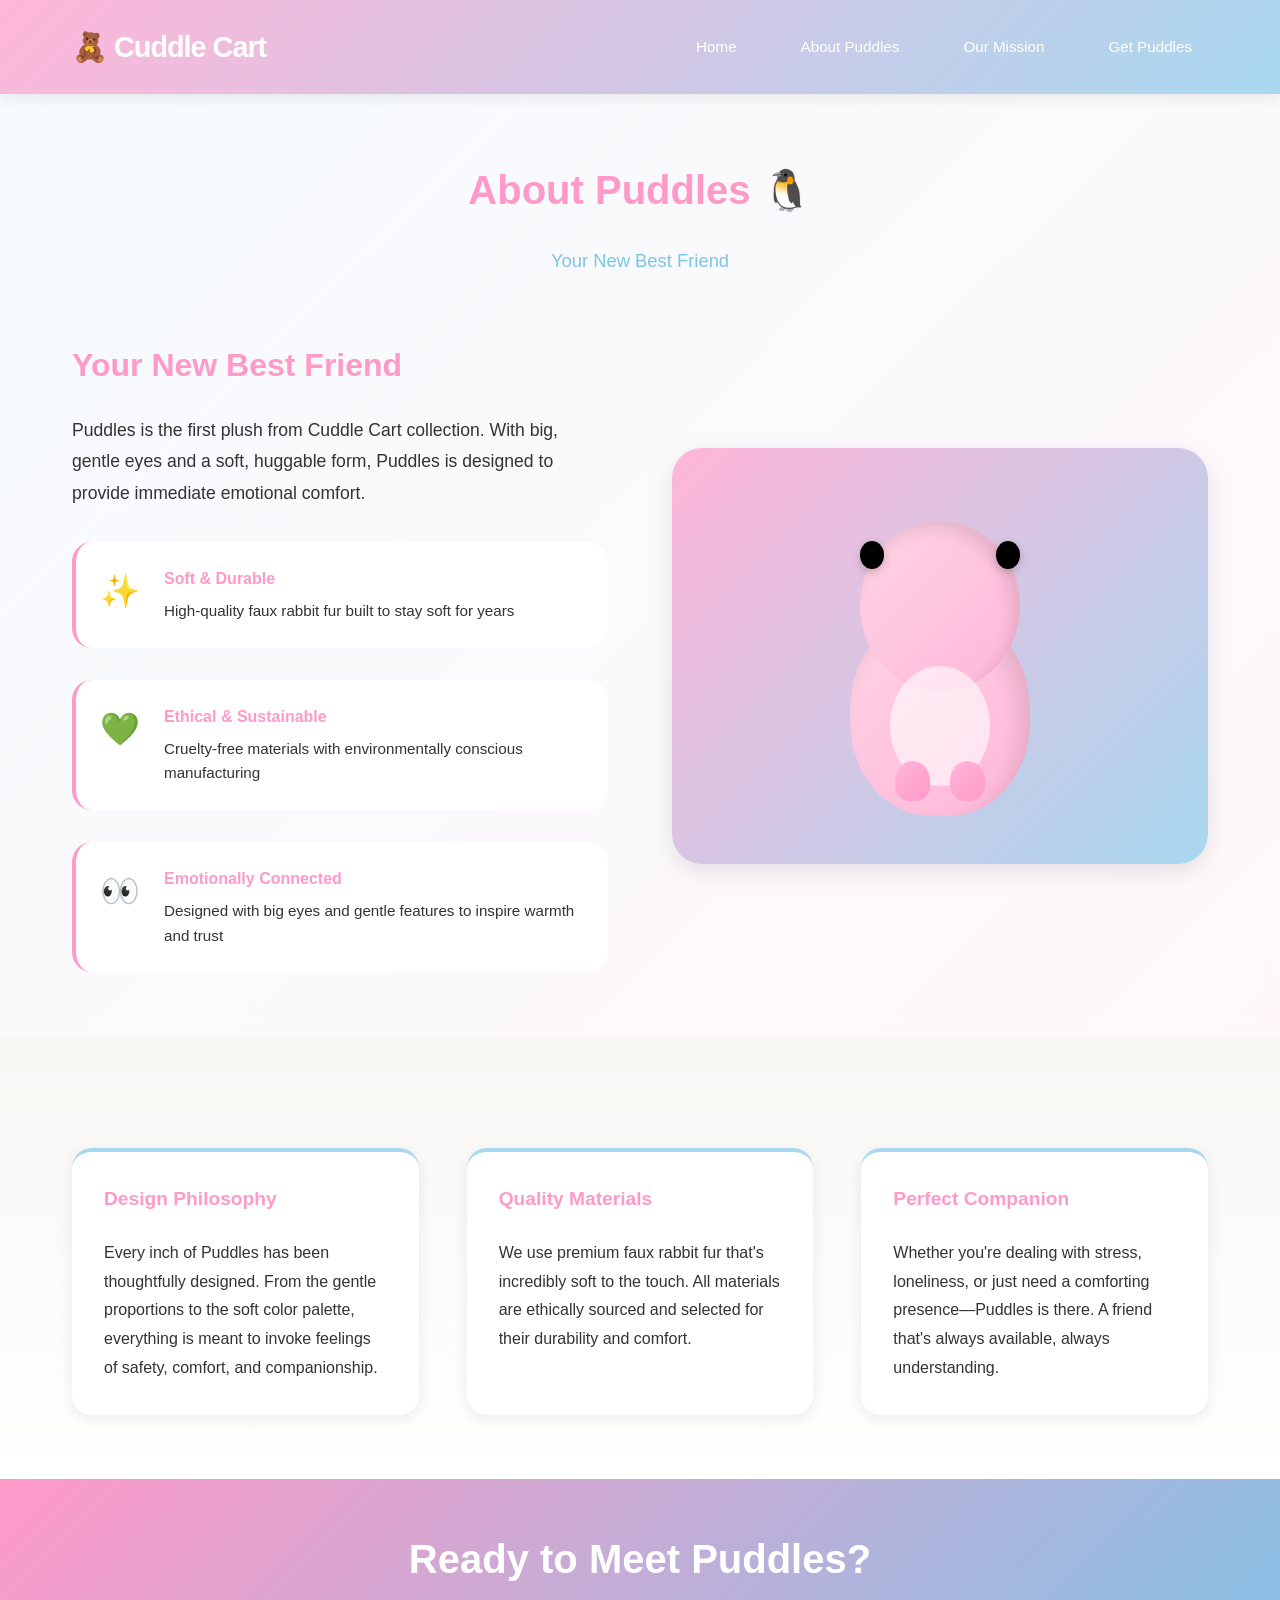
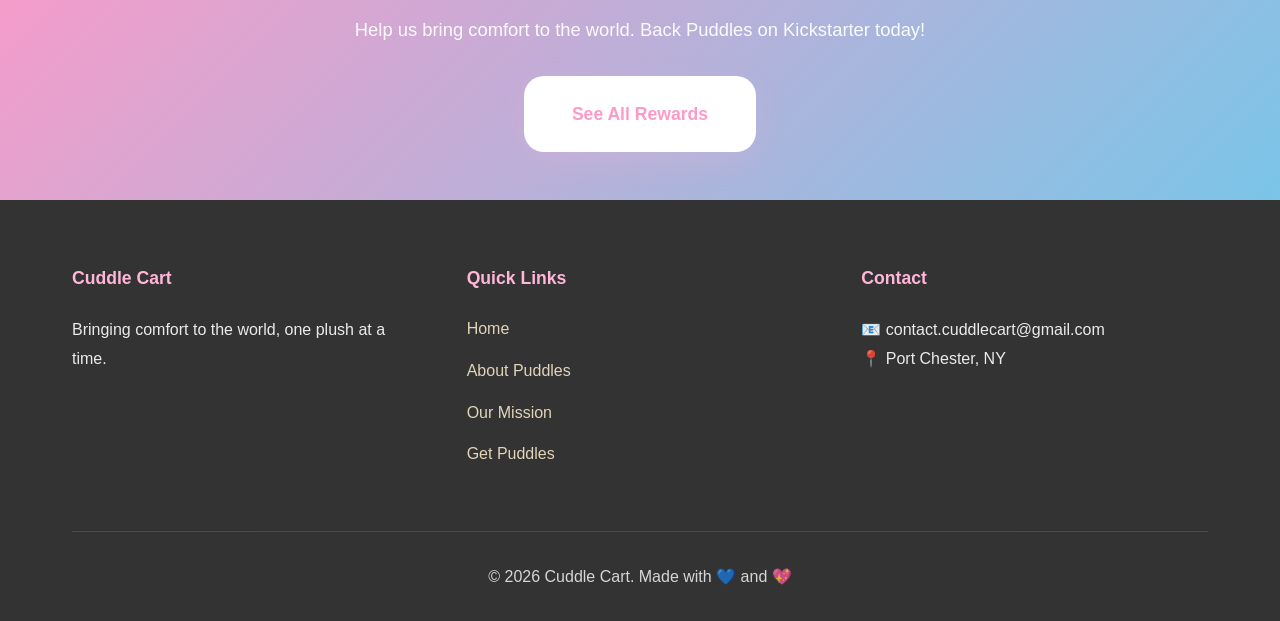
==== aboutpuddles.html @ e5c6050f "Create aboutpuddles.html" ====
<!DOCTYPE html>
<html lang="en">
<head>
    <meta charset="UTF-8">
    <meta name="viewport" content="width=device-width, initial-scale=1.0">
    <title>About Puddles - Cuddle Cart</title>
    <link rel="stylesheet" href="styles.css">
</head>
<body>
    <!-- Navigation -->
    <nav class="navbar">
        <div class="container">
            <div class="logo">
                <h1>🧸 Cuddle Cart</h1>
            </div>
            <ul class="nav-links">
                <li><a href="coverpage.html">Home</a></li>
                <li><a href="aboutpuddles.html">About Puddles</a></li>
                <li><a href="ourmission.html">Our Mission</a></li>
                <li><a href="getpuddles.html">Get Puddles</a></li>
            </ul>
        </div>
    </nav>

    <!-- About Puddles Section -->
    <section id="puddles" class="about-puddles">
        <div class="container">
            <div class="section-header">
                <h2>About Puddles 🐧</h2>
                <p>Your New Best Friend</p>
            </div>
            
            <div class="about-content">
                <div class="about-text">
                    <h3>Your New Best Friend</h3>
                    <p>Puddles is the first plush from Cuddle Cart collection. With big, gentle eyes and a soft, huggable form, Puddles is designed to provide immediate emotional comfort.</p>
                    
                    <div class="features">
                        <div class="feature-item">
                            <span class="feature-icon">✨</span>
                            <div>
                                <h4>Soft & Durable</h4>
                                <p>High-quality faux rabbit fur built to stay soft for years</p>
                            </div>
                        </div>
                        <div class="feature-item">
                            <span class="feature-icon">💚</span>
                            <div>
                                <h4>Ethical & Sustainable</h4>
                                <p>Cruelty-free materials with environmentally conscious manufacturing</p>
                            </div>
                        </div>
                        <div class="feature-item">
                            <span class="feature-icon">👀</span>
                            <div>
                                <h4>Emotionally Connected</h4>
                                <p>Designed with big eyes and gentle features to inspire warmth and trust</p>
                            </div>
                        </div>
                    </div>
                </div>
                
                <div class="about-visual">
                    <div class="puddles-showcase">
                        <div class="puddles-large">
                            <div class="puddles-body-large"></div>
                            <div class="puddles-head-large"></div>
                            <div class="puddles-eye-left-large"></div>
                            <div class="puddles-eye-right-large"></div>
                            <div class="puddles-belly-large"></div>
                            <div class="puddles-feet"></div>
                        </div>
                    </div>
                </div>
            </div>
        </div>
    </section>

    <!-- Details Section -->
    <section class="details-section">
        <div class="container">
            <div class="details-grid">
                <div class="detail-card">
                    <h3>Design Philosophy</h3>
                    <p>Every inch of Puddles has been thoughtfully designed. From the gentle proportions to the soft color palette, everything is meant to invoke feelings of safety, comfort, and companionship.</p>
                </div>
                <div class="detail-card">
                    <h3>Quality Materials</h3>
                    <p>We use premium faux rabbit fur that's incredibly soft to the touch. All materials are ethically sourced and selected for their durability and comfort.</p>
                </div>
                <div class="detail-card">
                    <h3>Perfect Companion</h3>
                    <p>Whether you're dealing with stress, loneliness, or just need a comforting presence—Puddles is there. A friend that's always available, always understanding.</p>
                </div>
            </div>
        </div>
    </section>

    <!-- Call to Action -->
    <section class="cta-section cta-minimal">
        <div class="container">
            <h2>Ready to Meet Puddles?</h2>
            <p>Help us bring comfort to the world. Back Puddles on Kickstarter today!</p>
            
            <div class="cta-buttons">
                <a href="getpuddles.html" class="btn btn-primary btn-lg">
                    See All Rewards
                </a>
            </div>
        </div>
    </section>

    <!-- Footer -->
    <footer class="footer">
        <div class="container">
            <div class="footer-content">
                <div class="footer-section">
                    <h4>Cuddle Cart</h4>
                    <p>Bringing comfort to the world, one plush at a time.</p>
                </div>
                <div class="footer-section">
                    <h4>Quick Links</h4>
                    <ul>
                        <li><a href="coverpage.html">Home</a></li>
                        <li><a href="aboutpuddles.html">About Puddles</a></li>
                        <li><a href="ourmission.html">Our Mission</a></li>
                        <li><a href="getpuddles.html">Get Puddles</a></li>
                    </ul>
                </div>
                <div class="footer-section">
                    <h4>Contact</h4>
                    <p>📧 contact.cuddlecart@gmail.com</p>
                    <p>📍 Port Chester, NY</p>
                </div>
            </div>
            
            <div class="footer-bottom">
                <p>&copy; 2026 Cuddle Cart. Made with 💙 and 💖</p>
            </div>
        </div>
    </footer>

    <script>
        function handleSignup(event) {
            event.preventDefault();
            const email = event.target.querySelector('input[type="email"]').value;
            alert(`Thanks for signing up! We'll send you the warmest updates at ${email} 💌`);
            event.target.reset();
        }
    </script>
</body>
</html>
---- styles.css ----
/* ===================================
   GLOBAL STYLES & VARIABLES
   =================================== */

:root {
    /* Brand Colors - Soft Pastels */
    --color-pink: #FFB6D9;
    --color-blue: #A8D8F0;
    --color-gold: #F5E6C8;
    --color-dark-pink: #FF99C8;
    --color-dark-blue: #7AC5E8;
    
    /* Neutrals */
    --color-white: #FFFFFF;
    --color-light-gray: #F9F7F4;
    --color-dark: #4A4A4A;
    --color-text: #333333;
    
    /* Fonts */
    --font-primary: 'Trebuchet MS', Lucida Grande, Lucida Sans Unicode, sans-serif;
    --font-display: 'Segoe UI', Tahoma, Geneva, Verdana, sans-serif;
    
    /* Spacing */
    --space-xs: 0.5rem;
    --space-sm: 1rem;
    --space-md: 1.5rem;
    --space-lg: 2rem;
    --space-xl: 3rem;
    --space-xxl: 4rem;
    
    /* Border Radius - Soft & Round */
    --radius-sm: 12px;
    --radius-md: 20px;
    --radius-lg: 30px;
    
    /* Shadow - Soft & Gentle */
    --shadow-soft: 0 4px 15px rgba(0, 0, 0, 0.08);
    --shadow-medium: 0 8px 25px rgba(0, 0, 0, 0.1);
    --shadow-warm: 0 10px 30px rgba(255, 182, 217, 0.2);
}

* {
    margin: 0;
    padding: 0;
    box-sizing: border-box;
}

html {
    scroll-behavior: smooth;
}

body {
    font-family: var(--font-primary);
    color: var(--color-text);
    background-color: var(--color-white);
    line-height: 1.6;
    overflow-x: hidden;
}

.container {
    max-width: 1200px;
    margin: 0 auto;
    padding: 0 var(--space-lg);
}

/* ===================================
   NAVIGATION
   =================================== */

.navbar {
    background: linear-gradient(135deg, var(--color-pink) 0%, var(--color-blue) 100%);
    padding: var(--space-md) 0;
    position: sticky;
    top: 0;
    z-index: 100;
    box-shadow: var(--shadow-soft);
}

.navbar .container {
    display: flex;
    justify-content: space-between;
    align-items: center;
}

.logo h1 {
    font-size: 1.8rem;
    color: var(--color-white);
    font-family: var(--font-display);
    font-weight: 700;
    letter-spacing: -1px;
}

.nav-links {
    display: flex;
    list-style: none;
    gap: var(--space-lg);
}

.nav-links a {
    color: var(--color-white);
    text-decoration: none;
    font-weight: 500;
    font-size: 0.95rem;
    transition: opacity 0.3s ease, transform 0.3s ease;
    padding: var(--space-xs) var(--space-sm);
}

.nav-links a:hover {
    opacity: 0.85;
    transform: translateY(-2px);
}

@media (max-width: 768px) {
    .nav-links {
        gap: var(--space-md);
    }
    
    .nav-links a {
        font-size: 0.85rem;
    }
}

/* ===================================
   HERO SECTION
   =================================== */

.hero {
    background: linear-gradient(135deg, rgba(255, 182, 217, 0.15) 0%, rgba(168, 216, 240, 0.15) 100%);
    padding: var(--space-xxl) 0;
    display: flex;
    align-items: center;
    justify-content: center;
    min-height: 600px;
}

.hero .container {
    display: grid;
    grid-template-columns: 1fr 1fr;
    gap: var(--space-xxl);
    align-items: center;
}

.hero-content {
    text-align: left;
}

.hero-title {
    font-size: 4rem;
    font-family: var(--font-display);
    color: var(--color-dark-pink);
    margin-bottom: var(--space-sm);
    font-weight: 800;
    letter-spacing: -2px;
}

.hero-subtitle {
    font-size: 1.5rem;
    color: var(--color-dark-blue);
    margin-bottom: var(--space-md);
    font-weight: 600;
}

.hero-description {
    font-size: 1.1rem;
    color: var(--color-text);
    margin-bottom: var(--space-lg);
    line-height: 1.8;
    max-width: 90%;
}

/* ===================================
   BUTTONS
   =================================== */

.btn {
    display: inline-block;
    padding: var(--space-md) var(--space-lg);
    border: none;
    border-radius: var(--radius-md);
    font-size: 1rem;
    font-weight: 600;
    cursor: pointer;
    text-decoration: none;
    transition: all 0.3s ease;
    font-family: var(--font-primary);
    text-align: center;
}

.btn-primary {
    background: linear-gradient(135deg, var(--color-dark-pink) 0%, var(--color-dark-blue) 100%);
    color: var(--color-white);
    box-shadow: var(--shadow-warm);
}

.btn-primary:hover {
    transform: translateY(-3px);
    box-shadow: 0 12px 35px rgba(255, 182, 217, 0.35);
}

.btn-secondary {
    background: var(--color-gold);
    color: var(--color-text);
    border: 2px solid var(--color-dark-pink);
}

.btn-secondary:hover {
    background: var(--color-dark-pink);
    color: var(--color-white);
    transform: translateY(-3px);
}

.btn-lg {
    padding: var(--space-md) var(--space-xl);
    font-size: 1.1rem;
}

/* ===================================
   PUDDLES ILLUSTRATION (CSS Art)
   =================================== */

.puddles-shape {
    position: relative;
    width: 200px;
    height: 250px;
}

/* Large Puddles for showcase */
.puddles-showcase {
    display: flex;
    justify-content: center;
    padding: var(--space-xl);
    background: linear-gradient(135deg, var(--color-pink) 0%, var(--color-blue) 100%);
    border-radius: var(--radius-lg);
    box-shadow: var(--shadow-medium);
}

.puddles-large {
    position: relative;
    width: 280px;
    height: 320px;
}

/* Main body */
.puddles-body,
.puddles-body-large {
    position: absolute;
    background: linear-gradient(135deg, #FFD4E5 0%, #FFB6D9 100%);
    border-radius: 50% 50% 45% 45%;
    box-shadow: inset -10px 10px 20px rgba(0, 0, 0, 0.1);
}

.puddles-body {
    width: 140px;
    height: 160px;
    bottom: 0;
    left: 30px;
}

.puddles-body-large {
    width: 180px;
    height: 210px;
    bottom: 0;
    left: 50px;
}

/* Head */
.puddles-head,
.puddles-head-large {
    position: absolute;
    background: linear-gradient(135deg, #FFD4E5 0%, #FFB6D9 100%);
    border-radius: 50%;
    box-shadow: inset -8px 8px 15px rgba(0, 0, 0, 0.1);
}

.puddles-head {
    width: 120px;
    height: 130px;
    top: 20px;
    left: 40px;
}

.puddles-head-large {
    width: 160px;
    height: 170px;
    top: 25px;
    left: 60px;
}

/* Eyes - Big & Gentle */
.puddles-eye-left,
.puddles-eye-right,
.puddles-eye-left-large,
.puddles-eye-right-large {
    position: absolute;
    background: #000;
    border-radius: 50%;
    box-shadow: 0 3px 8px rgba(0, 0, 0, 0.2);
}

.puddles-eye-left,
.puddles-eye-left-large {
    top: 45px;
    left: 60px;
}

.puddles-eye-right,
.puddles-eye-right-large {
    top: 45px;
    right: 60px;
}

.puddles-eye-left,
.puddles-eye-right {
    width: 16px;
    height: 18px;
}

.puddles-eye-left-large,
.puddles-eye-right-large {
    width: 24px;
    height: 28px;
}

/* Belly spot */
.puddles-belly,
.puddles-belly-large {
    position: absolute;
    background: rgba(255, 255, 255, 0.6);
    border-radius: 50%;
    bottom: 30px;
    left: 50%;
    transform: translateX(-50%);
}

.puddles-belly {
    width: 70px;
    height: 80px;
}

.puddles-belly-large {
    width: 100px;
    height: 120px;
}

/* Feet */
.puddles-feet {
    position: absolute;
    bottom: 15px;
    left: 50%;
    transform: translateX(-50%);
    display: flex;
    gap: 20px;
}

.puddles-feet::before,
.puddles-feet::after {
    content: '';
    width: 35px;
    height: 40px;
    background: linear-gradient(135deg, #FFB6D9 0%, #FF99C8 100%);
    border-radius: 50% 50% 40% 40%;
}

/* ===================================
   SECTION HEADERS
   =================================== */

.section-header {
    text-align: center;
    margin-bottom: var(--space-xxl);
}

.section-header h2 {
    font-size: 2.5rem;
    color: var(--color-dark-pink);
    margin-bottom: var(--space-md);
    font-family: var(--font-display);
    font-weight: 700;
}

.section-header p {
    font-size: 1.15rem;
    color: var(--color-dark-blue);
    max-width: 600px;
    margin: 0 auto;
}

/* ===================================
   PROBLEM & SOLUTION SECTION
   =================================== */

.problem-solution {
    padding: var(--space-xxl) 0;
    background: linear-gradient(180deg, var(--color-light-gray) 0%, var(--color-white) 100%);
}

.cards {
    display: grid;
    grid-template-columns: repeat(auto-fit, minmax(280px, 1fr));
    gap: var(--space-xl);
    margin-top: var(--space-xl);
}

.card {
    background: var(--color-white);
    padding: var(--space-lg);
    border-radius: var(--radius-md);
    box-shadow: var(--shadow-soft);
    transition: all 0.3s ease;
    border: 2px solid transparent;
    text-align: center;
}

.card:hover {
    transform: translateY(-8px);
    border-color: var(--color-pink);
    box-shadow: var(--shadow-warm);
}

.card-icon {
    font-size: 3rem;
    margin-bottom: var(--space-md);
}

.card h3 {
    font-size: 1.3rem;
    color: var(--color-dark-pink);
    margin-bottom: var(--space-sm);
    font-family: var(--font-display);
}

.card p {
    color: var(--color-text);
    line-height: 1.7;
}

/* ===================================
   ABOUT PUDDLES SECTION
   =================================== */

.about-puddles {
    padding: var(--space-xxl) 0;
    background: linear-gradient(135deg, rgba(168, 216, 240, 0.1) 0%, rgba(255, 182, 217, 0.1) 100%);
}

.about-content {
    display: grid;
    grid-template-columns: 1fr 1fr;
    gap: var(--space-xxl);
    align-items: center;
}

.about-text h3 {
    font-size: 2rem;
    color: var(--color-dark-pink);
    margin-bottom: var(--space-md);
    font-family: var(--font-display);
}

.about-text > p {
    font-size: 1.1rem;
    color: var(--color-text);
    margin-bottom: var(--space-lg);
    line-height: 1.8;
}

.features {
    display: flex;
    flex-direction: column;
    gap: var(--space-lg);
    margin-top: var(--space-lg);
}

.feature-item {
    display: flex;
    gap: var(--space-md);
    padding: var(--space-md);
    background: var(--color-white);
    border-radius: var(--radius-md);
    border-left: 4px solid var(--color-dark-pink);
    transition: all 0.3s ease;
}

.feature-item:hover {
    box-shadow: var(--shadow-soft);
    transform: translateX(5px);
}

.feature-icon {
    font-size: 2rem;
    flex-shrink: 0;
}

.feature-item h4 {
    color: var(--color-dark-pink);
    margin-bottom: var(--space-xs);
    font-family: var(--font-display);
}

.feature-item p {
    color: var(--color-text);
    font-size: 0.95rem;
}

/* ===================================
   OUR STORY SECTION
   =================================== */

.our-story {
    padding: var(--space-xxl) 0;
    background: linear-gradient(180deg, var(--color-light-gray) 0%, var(--color-white) 100%);
}

.story-content {
    display: grid;
    grid-template-columns: repeat(auto-fit, minmax(300px, 1fr));
    gap: var(--space-xl);
    margin-top: var(--space-xl);
}

.story-block {
    background: var(--color-white);
    padding: var(--space-lg);
    border-radius: var(--radius-md);
    box-shadow: var(--shadow-soft);
    border-top: 4px solid var(--color-blue);
    transition: all 0.3s ease;
}

.story-block:hover {
    box-shadow: var(--shadow-medium);
    transform: translateY(-5px);
}

.story-block h3 {
    color: var(--color-dark-pink);
    margin-bottom: var(--space-md);
    font-size: 1.3rem;
    font-family: var(--font-display);
}

.story-block p {
    color: var(--color-text);
    line-height: 1.8;
    margin-bottom: var(--space-sm);
}

.story-block.highlight {
    background: linear-gradient(135deg, var(--color-pink) 0%, var(--color-blue) 100%);
    color: var(--color-white);
    border-top: none;
}

.story-block.highlight h3 {
    color: var(--color-white);
}

.story-block.highlight p {
    color: var(--color-white);
}

/* ===================================
   CALL TO ACTION SECTION
   =================================== */

.cta-section {
    background: linear-gradient(135deg, var(--color-dark-pink) 0%, var(--color-dark-blue) 100%);
    color: var(--color-white);
    padding: var(--space-xxl) 0;
    text-align: center;
}

.cta-section h2 {
    font-size: 2.5rem;
    margin-bottom: var(--space-md);
}

.cta-section p {
    font-size: 1.15rem;
    margin-bottom: var(--space-lg);
    opacity: 0.95;
}

.cta-buttons {
    display: flex;
    gap: var(--space-lg);
    justify-content: center;
    flex-wrap: wrap;
}

.cta-buttons .btn-primary {
    background: var(--color-white);
    color: var(--color-dark-pink);
    font-weight: 700;
}

.cta-buttons .btn-primary:hover {
    background: var(--color-gold);
    color: var(--color-text);
}

.cta-buttons .btn-secondary {
    background: transparent;
    color: var(--color-white);
    border-color: var(--color-white);
}

.cta-buttons .btn-secondary:hover {
    background: var(--color-white);
    color: var(--color-dark-pink);
}

/* ===================================
   NEWSLETTER SECTION
   =================================== */

.newsletter {
    background: linear-gradient(180deg, var(--color-gold) 0%, var(--color-light-gray) 100%);
    padding: var(--space-xxl) 0;
}

.newsletter h2 {
    color: var(--color-dark-pink);
    text-align: center;
    font-size: 2rem;
    margin-bottom: var(--space-md);
    font-family: var(--font-display);
}

.newsletter > .container > p {
    text-align: center;
    color: var(--color-text);
    margin-bottom: var(--space-lg);
}

.newsletter-form {
    display: flex;
    gap: var(--space-sm);
    max-width: 500px;
    margin: 0 auto var(--space-md);
    flex-wrap: wrap;
    justify-content: center;
}

.newsletter-form input {
    flex: 1;
    min-width: 250px;
    padding: var(--space-md);
    border: 2px solid var(--color-dark-pink);
    border-radius: var(--radius-md);
    font-family: var(--font-primary);
    font-size: 1rem;
}

.newsletter-form input:focus {
    outline: none;
    border-color: var(--color-dark-blue);
    box-shadow: 0 0 0 3px rgba(168, 216, 240, 0.2);
}

.newsletter-form button {
    flex: 0 1 auto;
    min-width: 150px;
}

.form-note {
    text-align: center;
    color: var(--color-dark-blue);
    font-size: 0.95rem;
}

/* ===================================
   SOCIAL SECTION
   =================================== */

.social-section {
    padding: var(--space-xxl) 0;
    background: linear-gradient(135deg, rgba(255, 182, 217, 0.1) 0%, rgba(168, 216, 240, 0.1) 100%);
    text-align: center;
}

.social-section h2 {
    color: var(--color-dark-pink);
    font-size: 2rem;
    margin-bottom: var(--space-md);
    font-family: var(--font-display);
}

.social-section > .container > p {
    color: var(--color-text);
    margin-bottom: var(--space-lg);
}

.social-links {
    display: flex;
    gap: var(--space-lg);
    justify-content: center;
    flex-wrap: wrap;
    margin-bottom: var(--space-lg);
}

.social-btn {
    display: inline-flex;
    align-items: center;
    gap: var(--space-sm);
    padding: var(--space-md) var(--space-lg);
    border-radius: var(--radius-md);
    text-decoration: none;
    font-weight: 600;
    transition: all 0.3s ease;
    color: var(--color-white);
    font-size: 1rem;
}

.social-btn.instagram {
    background: linear-gradient(135deg, #FF6B9D 0%, #FF99C8 100%);
}

.social-btn.tiktok {
    background: linear-gradient(135deg, #000000 0%, #333333 100%);
}

.social-btn.facebook {
    background: linear-gradient(135deg, #1877F2 0%, #4A8BD6 100%);
}

.social-btn:hover {
    transform: translateY(-3px);
    box-shadow: var(--shadow-medium);
}

.social-note {
    color: var(--color-dark-blue);
    font-size: 0.95rem;
}

/* ===================================
   FOOTER
   =================================== */

footer {
    background: var(--color-text);
    color: var(--color-white);
    padding: var(--space-xxl) 0 var(--space-lg);
}

.footer-content {
    display: grid;
    grid-template-columns: repeat(auto-fit, minmax(250px, 1fr));
    gap: var(--space-xl);
    margin-bottom: var(--space-xl);
}

.footer-section h4 {
    color: var(--color-pink);
    margin-bottom: var(--space-md);
    font-size: 1.1rem;
}

.footer-section p {
    line-height: 1.8;
    opacity: 0.9;
}

.footer-section ul {
    list-style: none;
}

.footer-section ul li {
    margin-bottom: var(--space-sm);
}

.footer-section ul a {
    color: var(--color-gold);
    text-decoration: none;
    transition: color 0.3s ease;
    opacity: 0.9;
}

.footer-section ul a:hover {
    color: var(--color-pink);
    opacity: 1;
}

.footer-bottom {
    border-top: 1px solid rgba(255, 182, 217, 0.2);
    padding-top: var(--space-lg);
    text-align: center;
    opacity: 0.8;
}

/* ===================================
   RESPONSIVE DESIGN
   =================================== */

@media (max-width: 968px) {
    .hero .container {
        grid-template-columns: 1fr;
        gap: var(--space-lg);
    }
    
    .hero-title {
        font-size: 3rem;
    }
    
    .hero-subtitle {
        font-size: 1.2rem;
    }
    
    .about-content {
        grid-template-columns: 1fr;
    }
    
    .section-header h2 {
        font-size: 2rem;
    }
}

@media (max-width: 768px) {
    :root {
        --space-xxl: 2.5rem;
        --space-xl: 2rem;
    }
    
    .hero {
        min-height: 400px;
        padding: var(--space-lg) 0;
    }
    
    .hero-title {
        font-size: 2.5rem;
    }
    
    .hero-subtitle {
        font-size: 1rem;
    }
    
    .nav-links {
        flex-wrap: wrap;
        gap: var(--space-sm);
    }
    
    .cta-buttons {
        flex-direction: column;
    }
    
    .cta-buttons .btn {
        width: 100%;
    }
    
    .section-header h2 {
        font-size: 1.8rem;
    }
    
    .about-text h3 {
        font-size: 1.5rem;
    }
    
    .story-content {
        grid-template-columns: 1fr;
    }
}

@media (max-width: 480px) {
    :root {
        --space-lg: 1.5rem;
        --space-md: 1rem;
    }
    
    .hero-title {
        font-size: 2rem;
    }
    
    .hero-description {
        font-size: 0.95rem;
        max-width: 100%;
    }
    
    .nav-links {
        flex-direction: column;
        gap: var(--space-sm);
    }
    
    .nav-links a {
        padding: var(--space-xs);
    }
    
    .newsletter-form {
        flex-direction: column;
    }
    
    .newsletter-form input,
    .newsletter-form button {
        width: 100%;
    }
    
    .social-links {
        flex-direction: column;
    }
    
    .social-btn {
        width: 100%;
        justify-content: center;
    }
}

/* ===================================
   FEATURED PAGES SECTION
   =================================== */

.featured-pages {
    padding: var(--space-xxl) 0;
    background: linear-gradient(135deg, var(--color-gold) 0%, var(--color-light-gray) 100%);
}

.featured-pages h2 {
    text-align: center;
    font-size: 2.5rem;
    color: var(--color-dark-pink);
    margin-bottom: var(--space-xxl);
    font-family: var(--font-display);
}

.page-links {
    display: grid;
    grid-template-columns: repeat(auto-fit, minmax(280px, 1fr));
    gap: var(--space-xl);
}

.page-link-card {
    background: var(--color-white);
    padding: var(--space-lg);
    border-radius: var(--radius-md);
    text-decoration: none;
    color: inherit;
    box-shadow: var(--shadow-soft);
    border-left: 5px solid var(--color-pink);
    transition: all 0.3s ease;
    display: flex;
    flex-direction: column;
    justify-content: space-between;
    min-height: 180px;
}

.page-link-card:hover {
    transform: translateY(-10px);
    box-shadow: var(--shadow-warm);
    border-left-color: var(--color-dark-pink);
}

.page-link-card h3 {
    color: var(--color-dark-pink);
    font-size: 1.3rem;
    margin-bottom: var(--space-sm);
    font-family: var(--font-display);
}

.page-link-card p {
    color: var(--color-text);
    font-size: 0.95rem;
    line-height: 1.6;
    margin-bottom: var(--space-md);
}

.page-link-card .arrow {
    color: var(--color-dark-blue);
    font-size: 1.5rem;
    font-weight: bold;
    transition: transform 0.3s ease;
}

.page-link-card:hover .arrow {
    transform: translateX(5px);
}

/* ===================================
   VALUES SECTION
   =================================== */

.values-section {
    padding: var(--space-xxl) 0;
}

.values-grid {
    display: grid;
    grid-template-columns: repeat(auto-fit, minmax(250px, 1fr));
    gap: var(--space-xl);
    margin-top: var(--space-xl);
}

.value-card {
    background: linear-gradient(135deg, var(--color-pink) 0%, var(--color-blue) 100%);
    padding: var(--space-lg);
    border-radius: var(--radius-md);
    color: var(--color-white);
    text-align: center;
    transition: all 0.3s ease;
    box-shadow: var(--shadow-soft);
}

.value-card:hover {
    transform: translateY(-8px);
    box-shadow: var(--shadow-medium);
}

.value-icon {
    font-size: 3rem;
    margin-bottom: var(--space-md);
    display: block;
}

.value-card h3 {
    color: var(--color-white);
    margin-bottom: var(--space-sm);
    font-family: var(--font-display);
}

.value-card p {
    color: rgba(255, 255, 255, 0.95);
    line-height: 1.7;
    font-size: 0.95rem;
}

/* ===================================
   DETAILS SECTION
   =================================== */

.details-section {
    padding: var(--space-xxl) 0;
    background: linear-gradient(180deg, var(--color-light-gray) 0%, var(--color-white) 100%);
}

.details-grid {
    display: grid;
    grid-template-columns: repeat(auto-fit, minmax(280px, 1fr));
    gap: var(--space-xl);
    margin-top: var(--space-xl);
}

.detail-card {
    background: var(--color-white);
    padding: var(--space-lg);
    border-radius: var(--radius-md);
    box-shadow: var(--shadow-soft);
    border-top: 4px solid var(--color-blue);
    transition: all 0.3s ease;
}

.detail-card:hover {
    box-shadow: var(--shadow-medium);
    transform: translateY(-5px);
}

.detail-card h3 {
    color: var(--color-dark-pink);
    margin-bottom: var(--space-md);
    font-size: 1.2rem;
    font-family: var(--font-display);
}

.detail-card p {
    color: var(--color-text);
    line-height: 1.8;
}

/* ===================================
   SUPPORT SECTION
   =================================== */

.support-section {
    padding: var(--space-xxl) 0;
    background: linear-gradient(135deg, rgba(168, 216, 240, 0.1) 0%, rgba(255, 182, 217, 0.1) 100%);
}

/* ===================================
   TIMELINE SECTION
   =================================== */

.timeline-section {
    padding: var(--space-xxl) 0;
    background: linear-gradient(180deg, var(--color-light-gray) 0%, var(--color-white) 100%);
}

.timeline {
    display: grid;
    gap: var(--space-xl);
    margin-top: var(--space-xl);
    position: relative;
}

.timeline::before {
    content: '';
    position: absolute;
    left: 50%;
    top: 0;
    bottom: 0;
    width: 3px;
    background: linear-gradient(180deg, var(--color-pink) 0%, var(--color-blue) 100%);
    transform: translateX(-50%);
}

@media (max-width: 768px) {
    .timeline::before {
        left: 30px;
    }
}

.timeline-item {
    display: grid;
    grid-template-columns: 1fr 1fr;
    gap: var(--space-lg);
    position: relative;
}

.timeline-item:nth-child(odd) .timeline-content {
    grid-column: 1 / 2;
    text-align: right;
}

.timeline-item:nth-child(even) .timeline-content {
    grid-column: 2 / 3;
    text-align: left;
}

.timeline-marker {
    position: absolute;
    left: 50%;
    top: 0;
    transform: translateX(-50%);
    width: 50px;
    height: 50px;
    background: var(--color-white);
    border: 4px solid var(--color-dark-pink);
    border-radius: 50%;
    display: flex;
    align-items: center;
    justify-content: center;
    font-size: 1.5rem;
    z-index: 10;
}

.timeline-content {
    background: var(--color-white);
    padding: var(--space-lg);
    border-radius: var(--radius-md);
    box-shadow: var(--shadow-soft);
    transition: all 0.3s ease;
}

.timeline-content:hover {
    box-shadow: var(--shadow-medium);
    transform: translateY(-5px);
}

.timeline-content h3 {
    color: var(--color-dark-pink);
    margin-bottom: var(--space-sm);
    font-family: var(--font-display);
}

.timeline-content p {
    color: var(--color-text);
    margin-bottom: var(--space-xs);
}

.timeline-content p strong {
    color: var(--color-dark-blue);
}

@media (max-width: 968px) {
    .timeline::before {
        left: 30px;
    }
    
    .timeline-item {
        grid-template-columns: 1fr;
    }
    
    .timeline-item:nth-child(odd) .timeline-content,
    .timeline-item:nth-child(even) .timeline-content {
        grid-column: 1 / 2;
        text-align: left;
        margin-left: 80px;
    }
    
    .timeline-marker {
        left: 30px;
    }
}

/* ===================================
   CTA MINIMAL (for separate pages)
   =================================== */

.cta-minimal {
    padding: var(--space-xl) 0;
}



@keyframes float {
    0%, 100% {
        transform: translateY(0px);
    }
    50% {
        transform: translateY(-10px);
    }
}

@keyframes fadeIn {
    from {
        opacity: 0;
        transform: translateY(20px);
    }
    to {
        opacity: 1;
        transform: translateY(0);
    }
}

.hero-visual {
    animation: float 4s ease-in-out infinite;
}

/* Print Styles */
@media print {
    .navbar,
    .footer {
        display: none;
    }
}
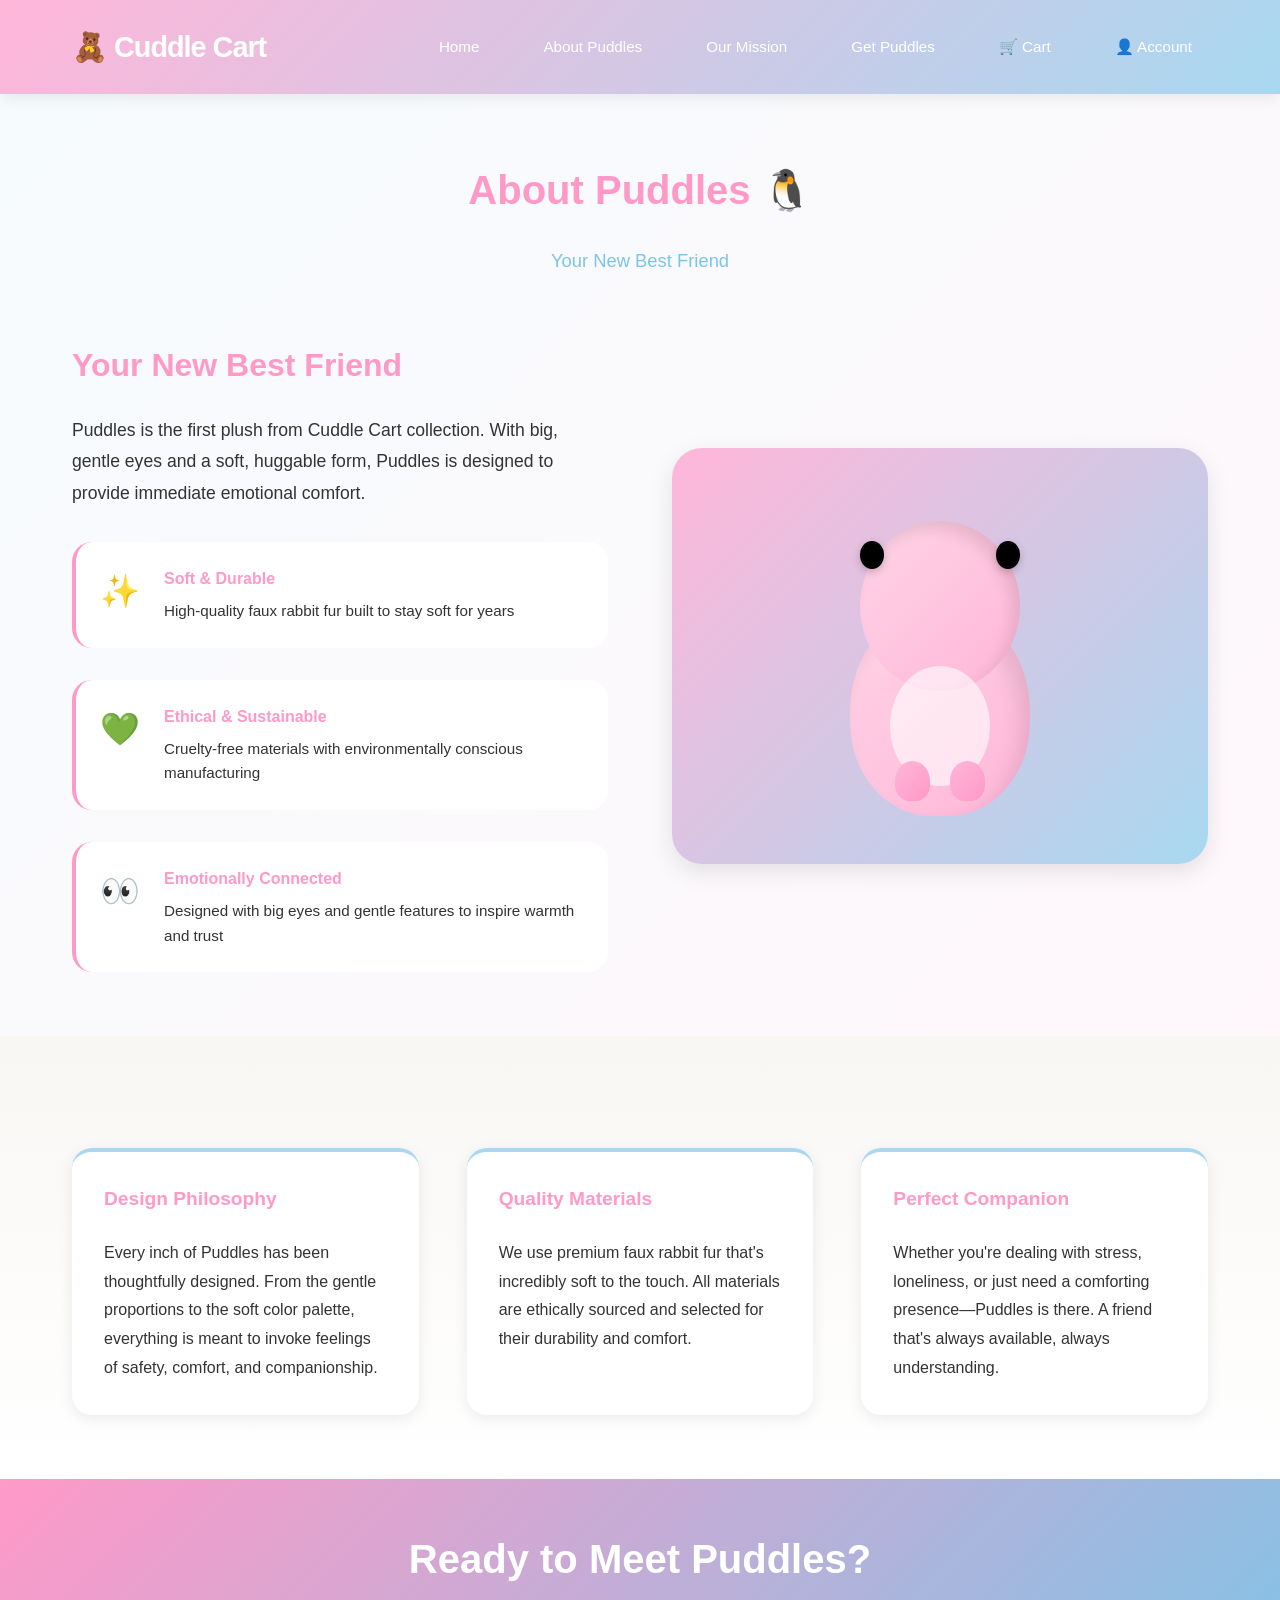
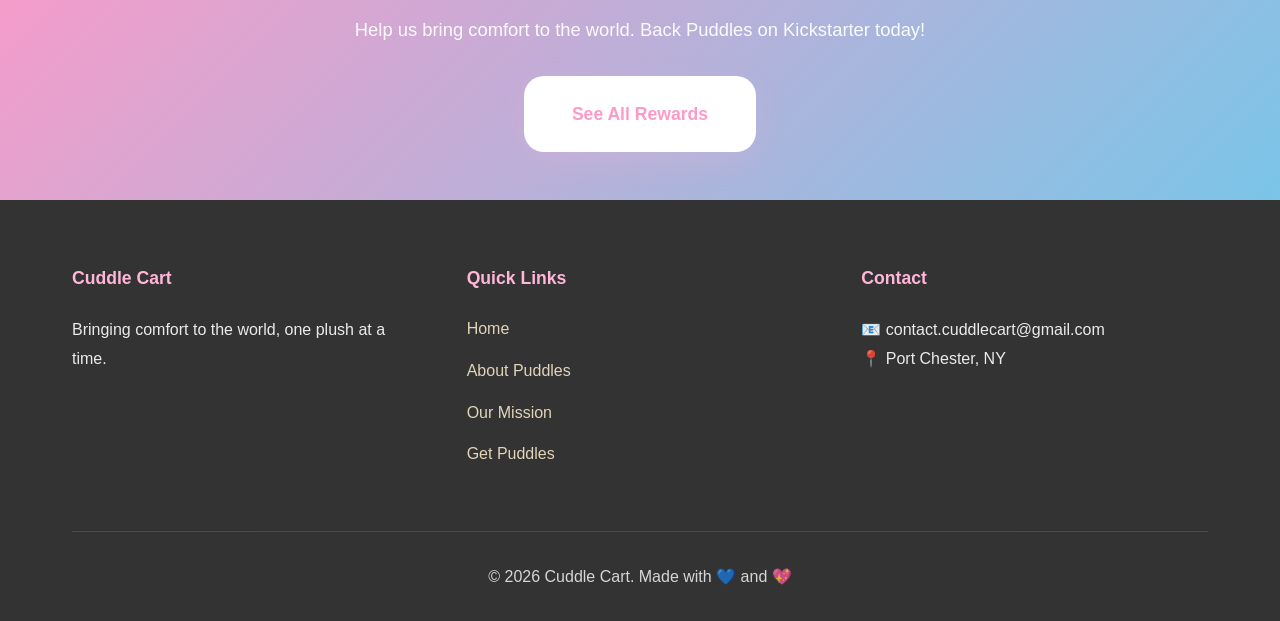
==== commit 2a7795c1: "updating with more files" ====
--- a/aboutpuddles.html
+++ b/aboutpuddles.html
@@ -18,6 +18,8 @@
                 <li><a href="aboutpuddles.html">About Puddles</a></li>
                 <li><a href="ourmission.html">Our Mission</a></li>
                 <li><a href="getpuddles.html">Get Puddles</a></li>
+                <li><a href="cart.html">🛒 Cart</a></li>
+                <li><a href="account.html">👤 Account</a></li>
             </ul>
         </div>
     </nav>
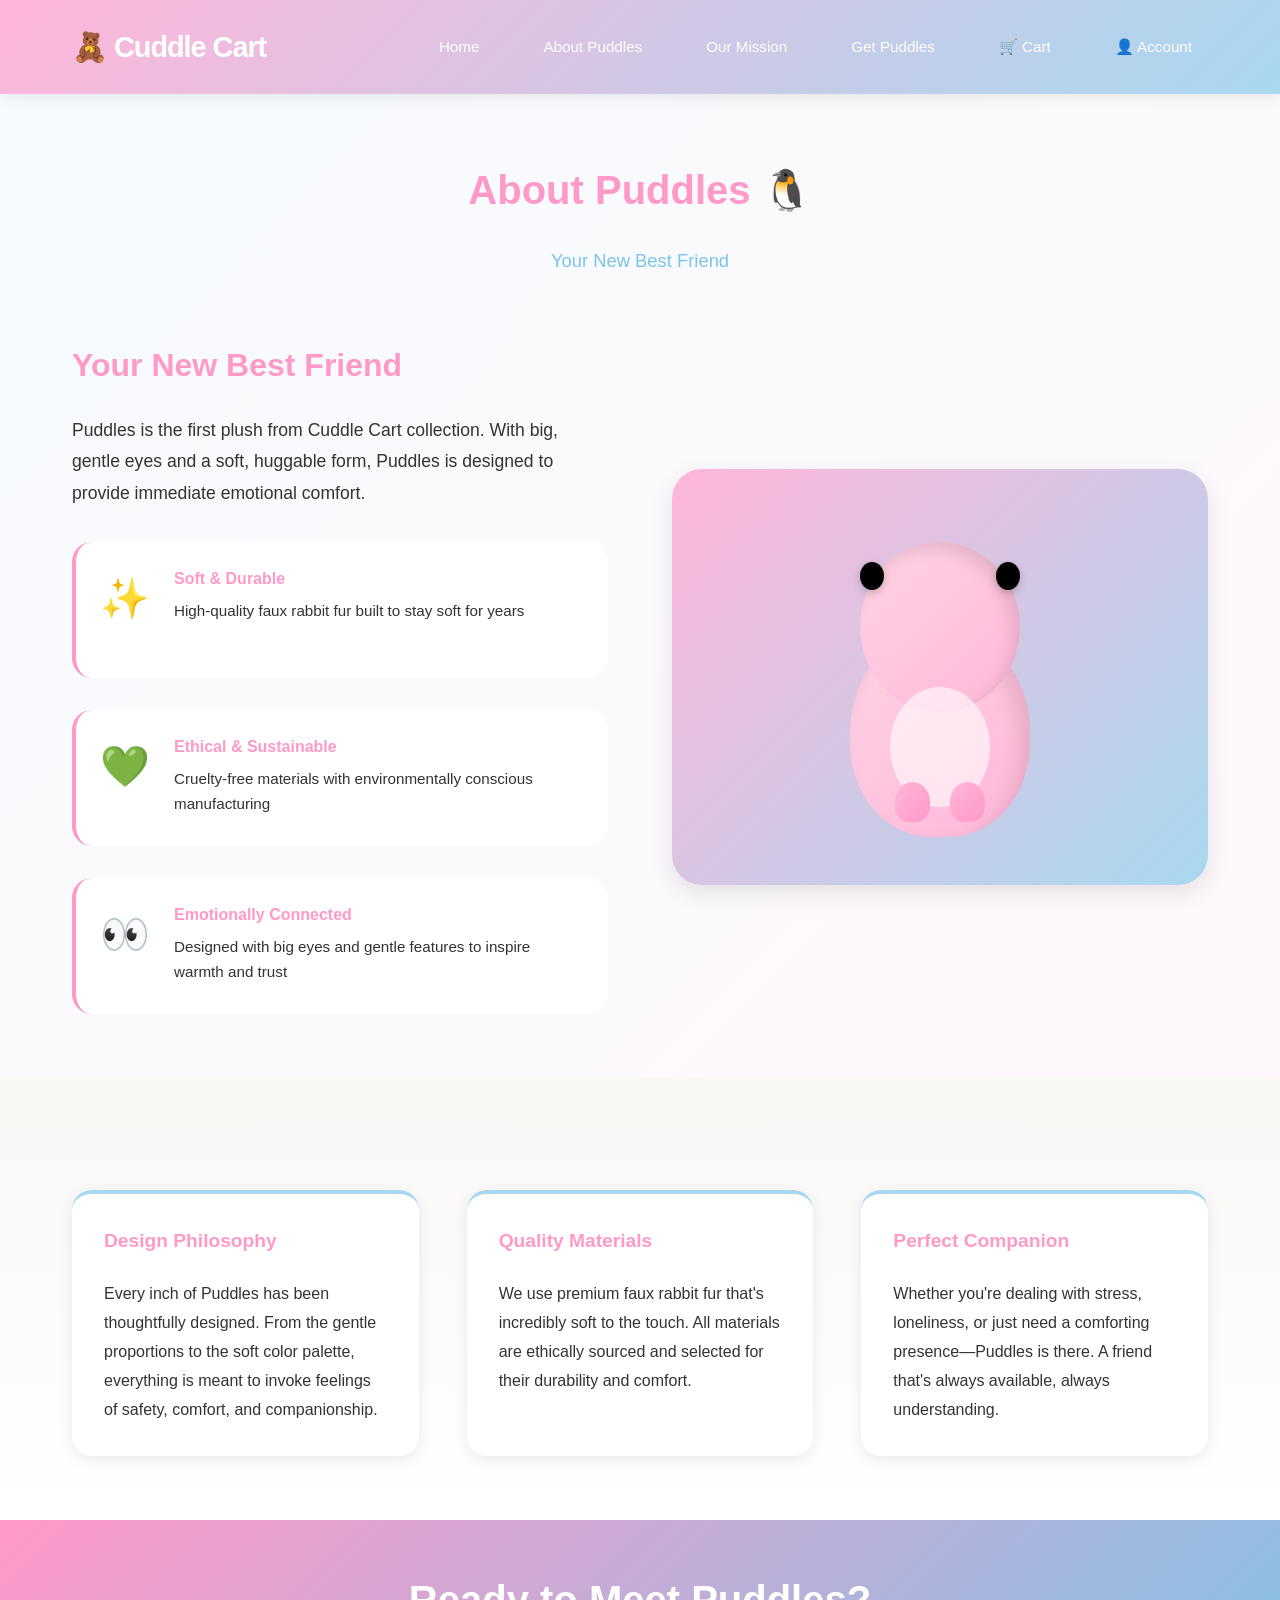
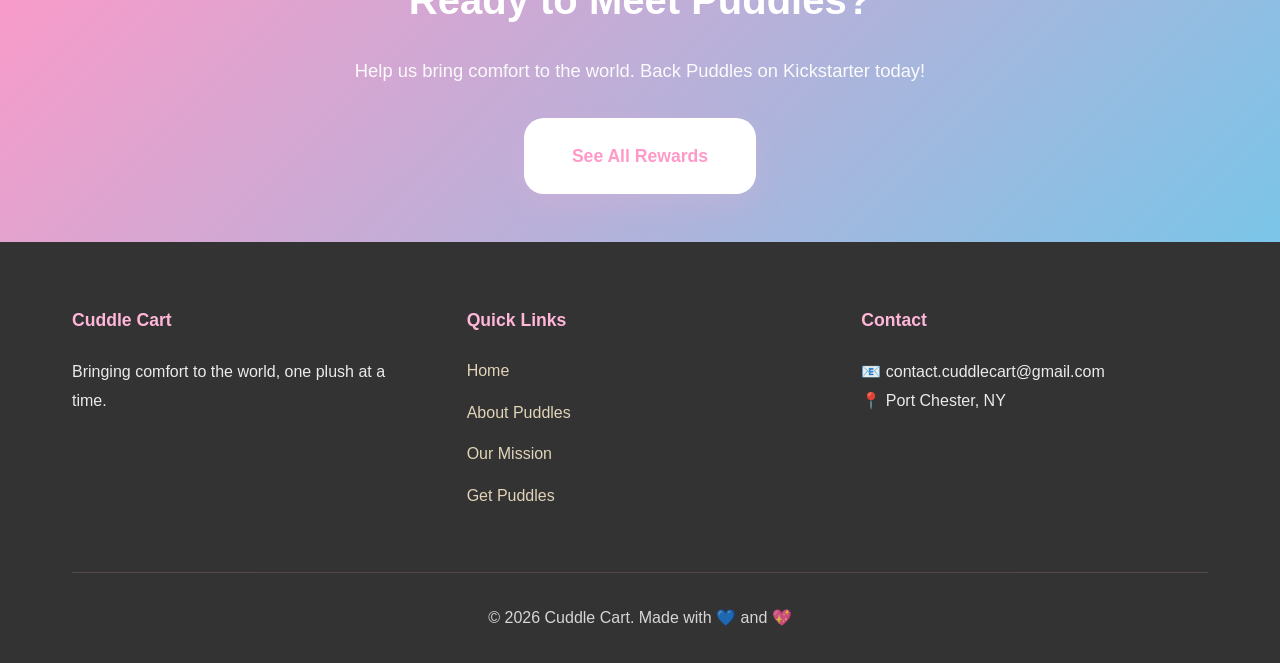
==== commit 3f7e95d5: "adjusting responsiveness" ====
--- a/aboutpuddles.html
+++ b/aboutpuddles.html
@@ -13,6 +13,8 @@
             <div class="logo">
                 <h1>🧸 Cuddle Cart</h1>
             </div>
+            <input type="checkbox" id="nav-toggle" class="nav-toggle">
+            <label for="nav-toggle" class="nav-toggle-label">☰</label>
             <ul class="nav-links">
                 <li><a href="coverpage.html">Home</a></li>
                 <li><a href="aboutpuddles.html">About Puddles</a></li>
--- a/styles.css
+++ b/styles.css
@@ -117,6 +117,57 @@
     
     .nav-links a {
         font-size: 0.85rem;
+    }
+}
+
+/* Mobile Navigation */
+.nav-toggle {
+    display: none;
+}
+
+.nav-toggle-label {
+    display: none;
+    color: var(--color-white);
+    font-size: 1.5rem;
+    cursor: pointer;
+    padding: var(--space-xs);
+    border-radius: var(--radius-sm);
+    transition: background 0.3s ease;
+}
+
+.nav-toggle-label:hover {
+    background: rgba(255, 255, 255, 0.1);
+}
+
+@media (max-width: 768px) {
+    .nav-toggle-label {
+        display: block;
+    }
+    
+    .nav-links {
+        position: absolute;
+        top: 100%;
+        left: 0;
+        right: 0;
+        background: linear-gradient(135deg, var(--color-pink) 0%, var(--color-blue) 100%);
+        flex-direction: column;
+        padding: var(--space-md);
+        box-shadow: var(--shadow-medium);
+        transform: translateY(-100%);
+        opacity: 0;
+        visibility: hidden;
+        transition: all 0.3s ease;
+        gap: var(--space-sm);
+    }
+    
+    .nav-toggle:checked ~ .nav-links {
+        transform: translateY(0);
+        opacity: 1;
+        visibility: visible;
+    }
+    
+    .navbar .container {
+        position: relative;
     }
 }
 
@@ -901,6 +952,57 @@
     .social-btn {
         width: 100%;
         justify-content: center;
+    }
+}
+
+@media (max-width: 320px) {
+    :root {
+        --space-lg: 1rem;
+        --space-md: 0.75rem;
+        --space-sm: 0.5rem;
+    }
+    
+    .hero-title {
+        font-size: 1.8rem;
+    }
+    
+    .hero-subtitle {
+        font-size: 0.9rem;
+    }
+    
+    .hero-description {
+        font-size: 0.9rem;
+    }
+    
+    .puddles-shape {
+        width: 150px;
+        height: 180px;
+    }
+    
+    .cards {
+        grid-template-columns: 1fr;
+        gap: var(--space-md);
+    }
+    
+    .card {
+        padding: var(--space-md);
+    }
+    
+    .card-icon {
+        font-size: 2.5rem;
+    }
+    
+    .card h3 {
+        font-size: 1.1rem;
+    }
+    
+    .footer-content {
+        grid-template-columns: 1fr;
+        gap: var(--space-md);
+    }
+    
+    .container {
+        padding: 0 var(--space-md);
     }
 }
 
@@ -1196,6 +1298,587 @@
     padding: var(--space-xl) 0;
 }
 
+/* ===================================
+   ACCOUNT PAGE STYLES
+   =================================== */
+
+.account-hero {
+    background: linear-gradient(135deg, var(--color-pink) 0%, var(--color-blue) 100%);
+    color: var(--color-white);
+    padding: var(--space-xxl) 0;
+    text-align: center;
+}
+
+.account-hero h1 {
+    font-size: 2.5rem;
+    font-family: var(--font-display);
+    margin-bottom: var(--space-md);
+}
+
+.account-hero p {
+    font-size: 1.1rem;
+    opacity: 0.95;
+}
+
+.auth-section {
+    padding: var(--space-xxl) 0;
+    background: linear-gradient(180deg, var(--color-light-gray) 0%, var(--color-white) 100%);
+}
+
+.auth-container {
+    max-width: 500px;
+    margin: 0 auto;
+    padding: 0 var(--space-lg);
+}
+
+.auth-form {
+    background: var(--color-white);
+    padding: var(--space-xxl);
+    border-radius: var(--radius-lg);
+    box-shadow: var(--shadow-medium);
+    border-top: 4px solid var(--color-dark-pink);
+}
+
+.auth-form h2 {
+    color: var(--color-dark-pink);
+    font-size: 1.8rem;
+    margin-bottom: var(--space-sm);
+    font-family: var(--font-display);
+}
+
+.auth-subtitle {
+    color: var(--color-text);
+    margin-bottom: var(--space-lg);
+}
+
+.form-group {
+    margin-bottom: var(--space-lg);
+}
+
+.form-group label {
+    display: block;
+    color: var(--color-text);
+    font-weight: 500;
+    margin-bottom: var(--space-sm);
+}
+
+.form-group input[type="text"],
+.form-group input[type="email"],
+.form-group input[type="password"] {
+    width: 100%;
+    padding: var(--space-md);
+    border: 2px solid #E0E0E0;
+    border-radius: var(--radius-md);
+    font-family: var(--font-primary);
+    font-size: 1rem;
+    transition: border-color 0.3s ease;
+}
+
+.form-group input[type="text"]:focus,
+.form-group input[type="email"]:focus,
+.form-group input[type="password"]:focus {
+    outline: none;
+    border-color: var(--color-dark-pink);
+    box-shadow: 0 0 0 3px rgba(255, 182, 217, 0.2);
+}
+
+.form-group.checkbox {
+    display: flex;
+    align-items: flex-start;
+    gap: var(--space-sm);
+}
+
+.form-group.checkbox input[type="checkbox"] {
+    width: 20px;
+    height: 20px;
+    margin-top: 2px;
+    cursor: pointer;
+    accent-color: var(--color-dark-pink);
+}
+
+.form-group.checkbox label {
+    margin-bottom: 0;
+    cursor: pointer;
+}
+
+.auth-toggle {
+    text-align: center;
+    color: var(--color-text);
+    margin-top: var(--space-lg);
+}
+
+.auth-toggle a {
+    color: var(--color-dark-pink);
+    font-weight: 600;
+    text-decoration: none;
+    cursor: pointer;
+}
+
+.auth-toggle a:hover {
+    text-decoration: underline;
+}
+
+.forgot-password {
+    text-align: center;
+    margin-top: var(--space-md);
+}
+
+.forgot-password a {
+    color: var(--color-dark-blue);
+    text-decoration: none;
+    font-size: 0.9rem;
+}
+
+.forgot-password a:hover {
+    text-decoration: underline;
+}
+
+/* Account Features */
+.account-features {
+    padding: var(--space-xxl) 0;
+}
+
+.features-grid {
+    display: grid;
+    grid-template-columns: repeat(auto-fit, minmax(280px, 1fr));
+    gap: var(--space-lg);
+    margin-top: var(--space-xl);
+}
+
+.feature-box {
+    background: linear-gradient(135deg, rgba(255, 182, 217, 0.1) 0%, rgba(168, 216, 240, 0.1) 100%);
+    padding: var(--space-lg);
+    border-radius: var(--radius-md);
+    text-align: center;
+    transition: all 0.3s ease;
+    border: 2px solid transparent;
+}
+
+.feature-box:hover {
+    transform: translateY(-8px);
+    border-color: var(--color-pink);
+    box-shadow: var(--shadow-soft);
+}
+
+.feature-icon {
+    font-size: 2.5rem;
+    margin-bottom: var(--space-md);
+    display: block;
+}
+
+.feature-box h3 {
+    color: var(--color-dark-pink);
+    margin-bottom: var(--space-sm);
+    font-family: var(--font-display);
+}
+
+.feature-box p {
+    color: var(--color-text);
+    font-size: 0.95rem;
+    line-height: 1.6;
+}
+
+/* Account Benefits */
+.account-benefits {
+    padding: var(--space-xxl) 0;
+    background: linear-gradient(135deg, var(--color-gold) 0%, var(--color-light-gray) 100%);
+}
+
+.benefits-list {
+    display: grid;
+    gap: var(--space-lg);
+    margin-top: var(--space-xl);
+}
+
+.benefit-item {
+    display: flex;
+    gap: var(--space-lg);
+    background: var(--color-white);
+    padding: var(--space-lg);
+    border-radius: var(--radius-md);
+    box-shadow: var(--shadow-soft);
+    transition: all 0.3s ease;
+}
+
+.benefit-item:hover {
+    box-shadow: var(--shadow-medium);
+    transform: translateX(5px);
+}
+
+.benefit-number {
+    font-size: 2rem;
+    flex-shrink: 0;
+}
+
+.benefit-content h3 {
+    color: var(--color-dark-pink);
+    margin-bottom: var(--space-xs);
+    font-family: var(--font-display);
+}
+
+.benefit-content p {
+    color: var(--color-text);
+    font-size: 0.95rem;
+}
+
+/* Security Info */
+.security-info {
+    padding: var(--space-xxl) 0;
+    background: linear-gradient(180deg, var(--color-light-gray) 0%, var(--color-white) 100%);
+}
+
+.security-grid {
+    display: grid;
+    grid-template-columns: repeat(auto-fit, minmax(280px, 1fr));
+    gap: var(--space-lg);
+    margin-top: var(--space-xl);
+}
+
+.security-card {
+    background: var(--color-white);
+    padding: var(--space-lg);
+    border-radius: var(--radius-md);
+    box-shadow: var(--shadow-soft);
+    border-left: 4px solid var(--color-dark-blue);
+    transition: all 0.3s ease;
+}
+
+.security-card:hover {
+    box-shadow: var(--shadow-medium);
+    transform: translateY(-5px);
+}
+
+.security-card h3 {
+    color: var(--color-dark-pink);
+    margin-bottom: var(--space-sm);
+    font-family: var(--font-display);
+}
+
+.security-card p {
+    color: var(--color-text);
+    line-height: 1.7;
+}
+
+/* ===================================
+   CART PAGE STYLES
+   =================================== */
+
+.cart-hero {
+    background: linear-gradient(135deg, var(--color-blue) 0%, var(--color-pink) 100%);
+    color: var(--color-white);
+    padding: var(--space-xxl) 0;
+    text-align: center;
+}
+
+.cart-hero h1 {
+    font-size: 2.5rem;
+    font-family: var(--font-display);
+    margin-bottom: var(--space-md);
+}
+
+.cart-hero p {
+    font-size: 1.1rem;
+    opacity: 0.95;
+}
+
+.cart-content {
+    padding: var(--space-xxl) 0;
+    background: linear-gradient(180deg, var(--color-light-gray) 0%, var(--color-white) 100%);
+    min-height: 500px;
+}
+
+.cart-grid {
+    display: grid;
+    grid-template-columns: 1fr 350px;
+    gap: var(--space-xl);
+}
+
+.empty-cart {
+    grid-column: 1 / 2;
+    background: var(--color-white);
+    padding: var(--space-xxl);
+    border-radius: var(--radius-lg);
+    box-shadow: var(--shadow-soft);
+    text-align: center;
+}
+
+.empty-icon {
+    font-size: 5rem;
+    margin-bottom: var(--space-lg);
+}
+
+.empty-cart h2 {
+    color: var(--color-dark-pink);
+    margin-bottom: var(--space-md);
+    font-family: var(--font-display);
+}
+
+.empty-cart p {
+    color: var(--color-text);
+    margin-bottom: var(--space-lg);
+}
+
+.cart-items-list {
+    display: flex;
+    flex-direction: column;
+    gap: var(--space-lg);
+}
+
+.cart-item {
+    background: var(--color-white);
+    padding: var(--space-lg);
+    border-radius: var(--radius-md);
+    box-shadow: var(--shadow-soft);
+    display: grid;
+    grid-template-columns: 100px 1fr 100px;
+    gap: var(--space-lg);
+    align-items: center;
+}
+
+.cart-summary {
+    display: flex;
+    flex-direction: column;
+    gap: var(--space-lg);
+}
+
+.summary-card {
+    background: var(--color-white);
+    padding: var(--space-lg);
+    border-radius: var(--radius-md);
+    box-shadow: var(--shadow-soft);
+    position: sticky;
+    top: 100px;
+}
+
+.summary-card h2 {
+    color: var(--color-dark-pink);
+    font-size: 1.3rem;
+    margin-bottom: var(--space-lg);
+    font-family: var(--font-display);
+}
+
+.summary-card h3 {
+    color: var(--color-dark-pink);
+    font-size: 1rem;
+    margin-bottom: var(--space-md);
+    font-family: var(--font-display);
+}
+
+.summary-row {
+    display: flex;
+    justify-content: space-between;
+    padding: var(--space-sm) 0;
+    color: var(--color-text);
+}
+
+.summary-divider {
+    height: 1px;
+    background: #E0E0E0;
+    margin: var(--space-md) 0;
+}
+
+.summary-total {
+    display: flex;
+    justify-content: space-between;
+    font-size: 1.2rem;
+    font-weight: 700;
+    color: var(--color-dark-pink);
+}
+
+.promo-card {
+    padding: var(--space-lg);
+}
+
+.promo-input {
+    display: flex;
+    gap: var(--space-sm);
+    margin-bottom: var(--space-md);
+}
+
+.promo-input input {
+    flex: 1;
+    padding: var(--space-md);
+    border: 2px solid #E0E0E0;
+    border-radius: var(--radius-md);
+    font-family: var(--font-primary);
+}
+
+.promo-input button {
+    flex: 0 1 auto;
+    padding: var(--space-md) var(--space-lg);
+}
+
+.promo-note {
+    font-size: 0.8rem;
+    color: var(--color-text);
+    opacity: 0.7;
+}
+
+/* Shipping Info */
+.shipping-info {
+    padding: var(--space-xxl) 0;
+}
+
+.shipping-grid {
+    display: grid;
+    grid-template-columns: repeat(auto-fit, minmax(280px, 1fr));
+    gap: var(--space-lg);
+    margin-top: var(--space-xl);
+}
+
+.shipping-card {
+    background: linear-gradient(135deg, var(--color-pink) 0%, var(--color-blue) 100%);
+    padding: var(--space-lg);
+    border-radius: var(--radius-md);
+    color: var(--color-white);
+    text-align: center;
+    transition: all 0.3s ease;
+}
+
+.shipping-card:hover {
+    transform: translateY(-8px);
+    box-shadow: var(--shadow-medium);
+}
+
+.shipping-card h3 {
+    color: var(--color-white);
+    margin-bottom: var(--space-sm);
+    font-family: var(--font-display);
+}
+
+.shipping-card p {
+    color: rgba(255, 255, 255, 0.95);
+    font-size: 0.95rem;
+    line-height: 1.6;
+}
+
+/* Shop Benefits */
+.shop-benefits {
+    padding: var(--space-xxl) 0;
+    background: linear-gradient(135deg, rgba(255, 182, 217, 0.1) 0%, rgba(168, 216, 240, 0.1) 100%);
+}
+
+.benefits-grid {
+    display: grid;
+    grid-template-columns: repeat(auto-fit, minmax(250px, 1fr));
+    gap: var(--space-lg);
+    margin-top: var(--space-xl);
+}
+
+.benefit-card {
+    background: var(--color-white);
+    padding: var(--space-lg);
+    border-radius: var(--radius-md);
+    box-shadow: var(--shadow-soft);
+    text-align: center;
+    transition: all 0.3s ease;
+}
+
+.benefit-card:hover {
+    transform: translateY(-8px);
+    box-shadow: var(--shadow-medium);
+}
+
+.benefit-icon {
+    font-size: 2.5rem;
+    margin-bottom: var(--space-md);
+}
+
+.benefit-card h3 {
+    color: var(--color-dark-pink);
+    margin-bottom: var(--space-sm);
+    font-family: var(--font-display);
+}
+
+.benefit-card p {
+    color: var(--color-text);
+    font-size: 0.95rem;
+    line-height: 1.6;
+}
+
+/* FAQ Section */
+.faq-section {
+    padding: var(--space-xxl) 0;
+    background: linear-gradient(180deg, var(--color-light-gray) 0%, var(--color-white) 100%);
+}
+
+.faq-items {
+    display: grid;
+    gap: var(--space-lg);
+    margin-top: var(--space-xl);
+}
+
+.faq-item {
+    background: var(--color-white);
+    border: 2px solid #E0E0E0;
+    border-radius: var(--radius-md);
+    padding: var(--space-lg);
+    cursor: pointer;
+    transition: all 0.3s ease;
+}
+
+.faq-item:hover {
+    border-color: var(--color-pink);
+    box-shadow: var(--shadow-soft);
+}
+
+.faq-item summary {
+    color: var(--color-dark-pink);
+    font-weight: 600;
+    font-size: 1.1rem;
+    user-select: none;
+    font-family: var(--font-display);
+}
+
+.faq-item[open] summary {
+    color: var(--color-dark-blue);
+    margin-bottom: var(--space-md);
+}
+
+.faq-item p {
+    color: var(--color-text);
+    line-height: 1.7;
+    margin-top: var(--space-md);
+}
+
+/* Responsive Cart */
+@media (max-width: 968px) {
+    .cart-grid {
+        grid-template-columns: 1fr;
+    }
+    
+    .summary-card {
+        position: static;
+    }
+    
+    .cart-item {
+        grid-template-columns: 1fr;
+    }
+}
+
+@media (max-width: 768px) {
+    .account-hero h1,
+    .cart-hero h1 {
+        font-size: 1.8rem;
+    }
+    
+    .auth-container {
+        max-width: 100%;
+    }
+    
+    .auth-form {
+        padding: var(--space-lg);
+    }
+    
+    .promo-input {
+        flex-direction: column;
+    }
+    
+    .promo-input button {
+        width: 100%;
+    }
+}
+
 
 
 @keyframes float {
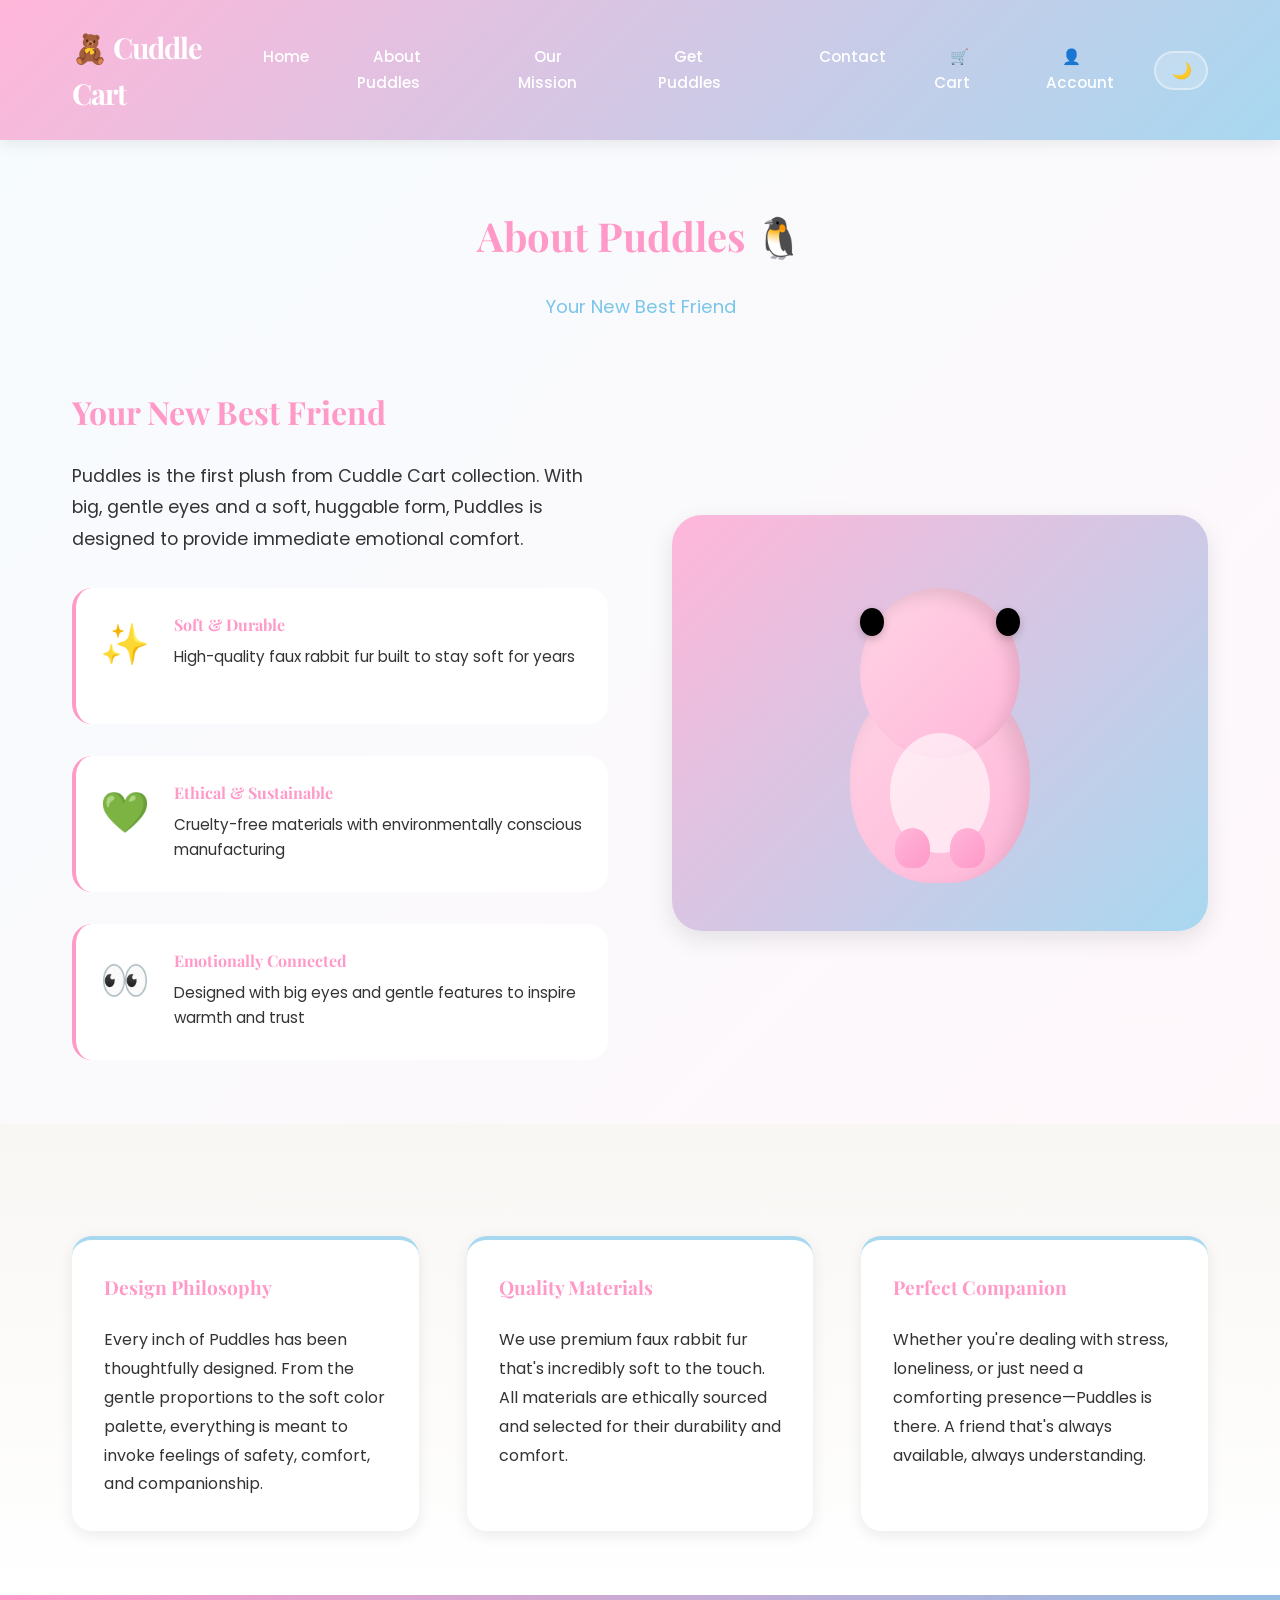
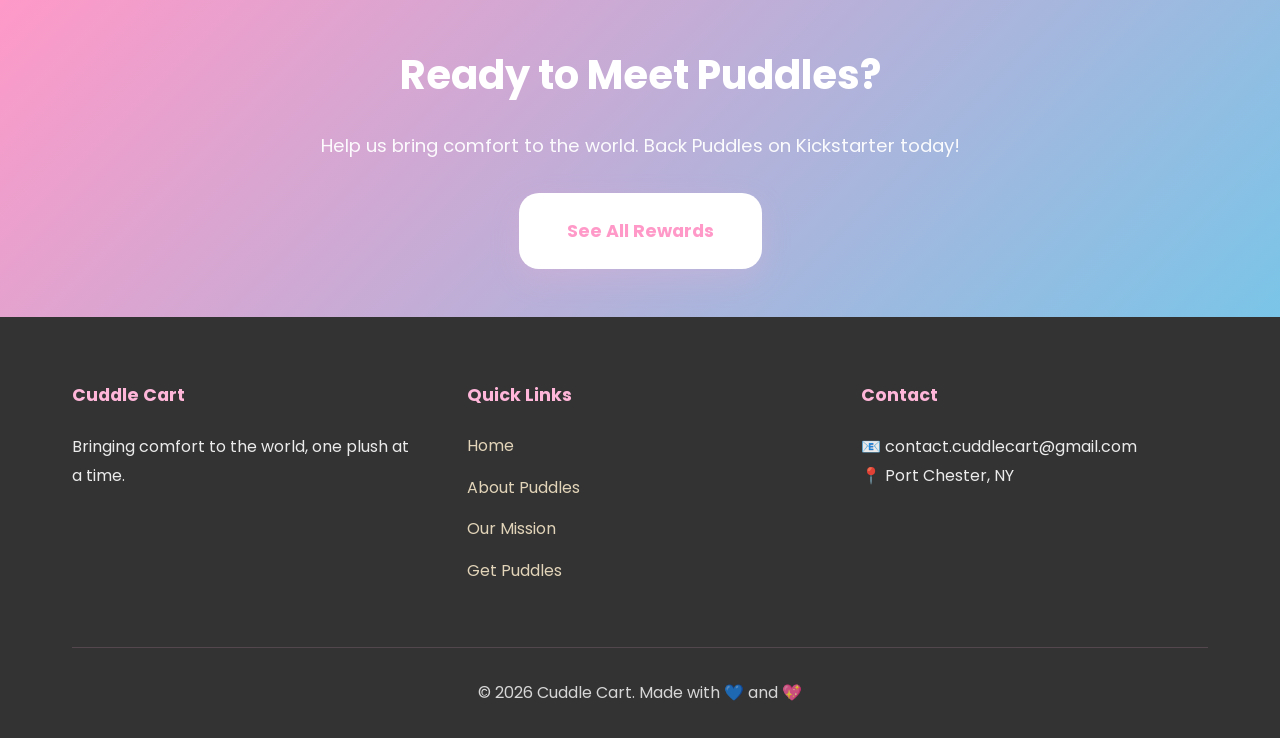
==== commit 5a705849: "second iteration including the additional features" ====
--- a/aboutpuddles.html
+++ b/aboutpuddles.html
@@ -3,26 +3,39 @@
 <head>
     <meta charset="UTF-8">
     <meta name="viewport" content="width=device-width, initial-scale=1.0">
-    <title>About Puddles - Cuddle Cart</title>
+    <meta name="description" content="Learn about Puddles the Penguin - a soft comfort companion designed with love to ease loneliness and provide emotional support.">
+    <meta name="theme-color" content="#FFB6D9">
+    <meta property="og:title" content="About Puddles - Cuddle Cart">
+    <meta property="og:description" content="Learn about Puddles the Penguin - a soft comfort companion designed with love.">
+    <meta property="og:type" content="website">
+    <meta property="og:url" content="https://cuddlecart.com/aboutpuddles.html">
+    <meta property="og:image" content="https://cuddlecart.com/og-image.png">
+    <meta name="twitter:card" content="summary_large_image">
+    <meta name="twitter:title" content="About Puddles">
+    <meta name="twitter:description" content="Learn about your new best friend, Puddles the Penguin.">
+    <link rel="icon" type="image/svg+xml" href="favicon.svg">
+    <link rel="apple-touch-icon" href="favicon.svg">
     <link rel="stylesheet" href="styles.css">
 </head>
 <body>
     <!-- Navigation -->
-    <nav class="navbar">
+    <nav class="navbar" role="navigation" aria-label="Main Navigation">
         <div class="container">
             <div class="logo">
                 <h1>🧸 Cuddle Cart</h1>
             </div>
-            <input type="checkbox" id="nav-toggle" class="nav-toggle">
-            <label for="nav-toggle" class="nav-toggle-label">☰</label>
+            <input type="checkbox" id="nav-toggle" class="nav-toggle" aria-label="Toggle Navigation Menu">
+            <label for="nav-toggle" class="nav-toggle-label" aria-hidden="true">☰</label>
             <ul class="nav-links">
                 <li><a href="coverpage.html">Home</a></li>
-                <li><a href="aboutpuddles.html">About Puddles</a></li>
+                <li><a href="aboutpuddles.html" aria-current="page">About Puddles</a></li>
                 <li><a href="ourmission.html">Our Mission</a></li>
                 <li><a href="getpuddles.html">Get Puddles</a></li>
+                <li><a href="contact.html">Contact</a></li>
                 <li><a href="cart.html">🛒 Cart</a></li>
                 <li><a href="account.html">👤 Account</a></li>
             </ul>
+            <button class="dark-mode-toggle" aria-label="Toggle Dark Mode">🌙</button>
         </div>
     </nav>
 
@@ -152,5 +165,7 @@
             event.target.reset();
         }
     </script>
+
+    <script src="script.js"></script>
 </body>
 </html>
--- a/styles.css
+++ b/styles.css
@@ -1,3 +1,8 @@
+/* ===================================
+   GOOGLE FONTS IMPORT
+   =================================== */
+@import url('https://fonts.googleapis.com/css2?family=Poppins:wght@400;500;600;700;800&family=Playfair+Display:wght@600;700;800&display=swap');
+
 /* ===================================
    GLOBAL STYLES & VARIABLES
    =================================== */
@@ -16,9 +21,15 @@
     --color-dark: #4A4A4A;
     --color-text: #333333;
     
+    /* Dark Mode Colors */
+    --dm-bg: #1a1a1a;
+    --dm-bg-secondary: #2d2d2d;
+    --dm-text: #e0e0e0;
+    --dm-text-secondary: #b0b0b0;
+    
     /* Fonts */
-    --font-primary: 'Trebuchet MS', Lucida Grande, Lucida Sans Unicode, sans-serif;
-    --font-display: 'Segoe UI', Tahoma, Geneva, Verdana, sans-serif;
+    --font-primary: 'Poppins', sans-serif;
+    --font-display: 'Playfair Display', serif;
     
     /* Spacing */
     --space-xs: 0.5rem;
@@ -39,6 +50,98 @@
     --shadow-warm: 0 10px 30px rgba(255, 182, 217, 0.2);
 }
 
+/* Dark Mode */
+body.dark-mode {
+    --color-white: var(--dm-bg);
+    --color-text: var(--dm-text);
+    --color-light-gray: var(--dm-bg-secondary);
+    --color-dark: #e0e0e0;
+}
+
+/* ===================================
+   ANIMATIONS
+   =================================== */
+
+@keyframes fadeIn {
+    from {
+        opacity: 0;
+    }
+    to {
+        opacity: 1;
+    }
+}
+
+@keyframes slideInUp {
+    from {
+        opacity: 0;
+        transform: translateY(20px);
+    }
+    to {
+        opacity: 1;
+        transform: translateY(0);
+    }
+}
+
+@keyframes slideInDown {
+    from {
+        opacity: 0;
+        transform: translateY(-20px);
+    }
+    to {
+        opacity: 1;
+        transform: translateY(0);
+    }
+}
+
+@keyframes slideInLeft {
+    from {
+        opacity: 0;
+        transform: translateX(-20px);
+    }
+    to {
+        opacity: 1;
+        transform: translateX(0);
+    }
+}
+
+@keyframes slideInRight {
+    from {
+        opacity: 0;
+        transform: translateX(20px);
+    }
+    to {
+        opacity: 1;
+        transform: translateX(0);
+    }
+}
+
+@keyframes float {
+    0%, 100% {
+        transform: translateY(0px);
+    }
+    50% {
+        transform: translateY(-10px);
+    }
+}
+
+@keyframes pulse {
+    0%, 100% {
+        opacity: 1;
+    }
+    50% {
+        opacity: 0.7;
+    }
+}
+
+@keyframes bounce {
+    0%, 100% {
+        transform: translateY(0);
+    }
+    50% {
+        transform: translateY(-5px);
+    }
+}
+
 * {
     margin: 0;
     padding: 0;
@@ -55,6 +158,22 @@
     background-color: var(--color-white);
     line-height: 1.6;
     overflow-x: hidden;
+    transition: background-color 0.3s ease, color 0.3s ease;
+}
+
+/* Focus visible for accessibility */
+*:focus-visible {
+    outline: 2px solid var(--color-dark-pink);
+    outline-offset: 2px;
+}
+
+/* Reduced motion support */
+@media (prefers-reduced-motion: reduce) {
+    * {
+        animation-duration: 0.01ms !important;
+        animation-iteration-count: 1 !important;
+        transition-duration: 0.01ms !important;
+    }
 }
 
 .container {
@@ -74,6 +193,7 @@
     top: 0;
     z-index: 100;
     box-shadow: var(--shadow-soft);
+    animation: slideInDown 0.5s ease;
 }
 
 .navbar .container {
@@ -108,6 +228,31 @@
 .nav-links a:hover {
     opacity: 0.85;
     transform: translateY(-2px);
+}
+
+/* Dark Mode Toggle Button */
+.dark-mode-toggle {
+    background: rgba(255, 255, 255, 0.2);
+    border: 2px solid rgba(255, 255, 255, 0.4);
+    color: var(--color-white);
+    padding: var(--space-xs) var(--space-sm);
+    border-radius: var(--radius-md);
+    cursor: pointer;
+    font-size: 1rem;
+    transition: all 0.3s ease;
+    font-weight: 600;
+    text-align: center;
+    min-width: 40px;
+}
+
+.dark-mode-toggle:hover {
+    background: rgba(255, 255, 255, 0.3);
+    border-color: rgba(255, 255, 255, 0.6);
+}
+
+.dark-mode-toggle:focus-visible {
+    outline: 2px solid var(--color-white);
+    outline-offset: 2px;
 }
 
 @media (max-width: 768px) {
@@ -202,6 +347,7 @@
     margin-bottom: var(--space-sm);
     font-weight: 800;
     letter-spacing: -2px;
+    animation: slideInLeft 0.6s ease;
 }
 
 .hero-subtitle {
@@ -241,11 +387,16 @@
     background: linear-gradient(135deg, var(--color-dark-pink) 0%, var(--color-dark-blue) 100%);
     color: var(--color-white);
     box-shadow: var(--shadow-warm);
+    transition: all 0.3s ease;
 }
 
 .btn-primary:hover {
     transform: translateY(-3px);
     box-shadow: 0 12px 35px rgba(255, 182, 217, 0.35);
+}
+
+.btn-primary:active {
+    transform: translateY(-1px);
 }
 
 .btn-secondary {
@@ -460,6 +611,7 @@
     transition: all 0.3s ease;
     border: 2px solid transparent;
     text-align: center;
+    animation: slideInUp 0.5s ease;
 }
 
 .card:hover {
@@ -530,6 +682,7 @@
     border-radius: var(--radius-md);
     border-left: 4px solid var(--color-dark-pink);
     transition: all 0.3s ease;
+    animation: slideInLeft 0.5s ease;
 }
 
 .feature-item:hover {
@@ -1048,6 +1201,125 @@
     transform: translateY(-10px);
     box-shadow: var(--shadow-warm);
     border-left-color: var(--color-dark-pink);
+}
+
+/* ===================================
+   FORM STYLES
+   =================================== */
+
+.form-group {
+    margin-bottom: var(--space-lg);
+    display: flex;
+    flex-direction: column;
+}
+
+label {
+    margin-bottom: var(--space-sm);
+    color: var(--color-text);
+    font-weight: 600;
+    font-size: 0.95rem;
+}
+
+input[type="text"],
+input[type="email"],
+input[type="tel"],
+input[type="number"],
+input[type="date"],
+textarea,
+select {
+    padding: var(--space-md);
+    border: 2px solid #e0e0e0;
+    border-radius: var(--radius-md);
+    font-family: var(--font-primary);
+    font-size: 1rem;
+    transition: all 0.3s ease;
+    background-color: var(--color-white);
+    color: var(--color-text);
+}
+
+input[type="text"]:focus,
+input[type="email"]:focus,
+input[type="tel"]:focus,
+input[type="number"]:focus,
+input[type="date"]:focus,
+textarea:focus,
+select:focus {
+    outline: none;
+    border-color: var(--color-dark-pink);
+    box-shadow: 0 0 0 3px rgba(255, 182, 217, 0.2);
+}
+
+textarea {
+    resize: vertical;
+    min-height: 120px;
+}
+
+input:invalid,
+textarea:invalid,
+select:invalid {
+    border-color: #ff6b6b;
+}
+
+input:valid,
+textarea:valid,
+select:valid {
+    border-color: #51cf66;
+}
+
+.form-error {
+    color: #ff6b6b;
+    font-size: 0.85rem;
+    margin-top: var(--space-xs);
+    display: none;
+}
+
+input:invalid ~ .form-error,
+textarea:invalid ~ .form-error,
+select:invalid ~ .form-error {
+    display: block;
+}
+
+.form-success {
+    color: #51cf66;
+    font-size: 0.85rem;
+    margin-top: var(--space-xs);
+    display: none;
+}
+
+input:valid ~ .form-success,
+textarea:valid ~ .form-success,
+select:valid ~ .form-success {
+    display: block;
+}
+
+.contact-form {
+    background: var(--color-white);
+    padding: var(--space-xl);
+    border-radius: var(--radius-md);
+    box-shadow: var(--shadow-soft);
+    max-width: 600px;
+    margin: 0 auto;
+}
+
+.form-row {
+    display: grid;
+    grid-template-columns: 1fr 1fr;
+    gap: var(--space-lg);
+}
+
+@media (max-width: 480px) {
+    .form-row {
+        grid-template-columns: 1fr;
+    }
+}
+
+/* ===================================
+   CONTACT SECTION
+   =================================== */
+
+.contact-section {
+    padding: var(--space-xxl) 0;
+    background: linear-gradient(135deg, rgba(168, 216, 240, 0.1) 0%, rgba(255, 182, 217, 0.1) 100%);
 }
 
 .page-link-card h3 {
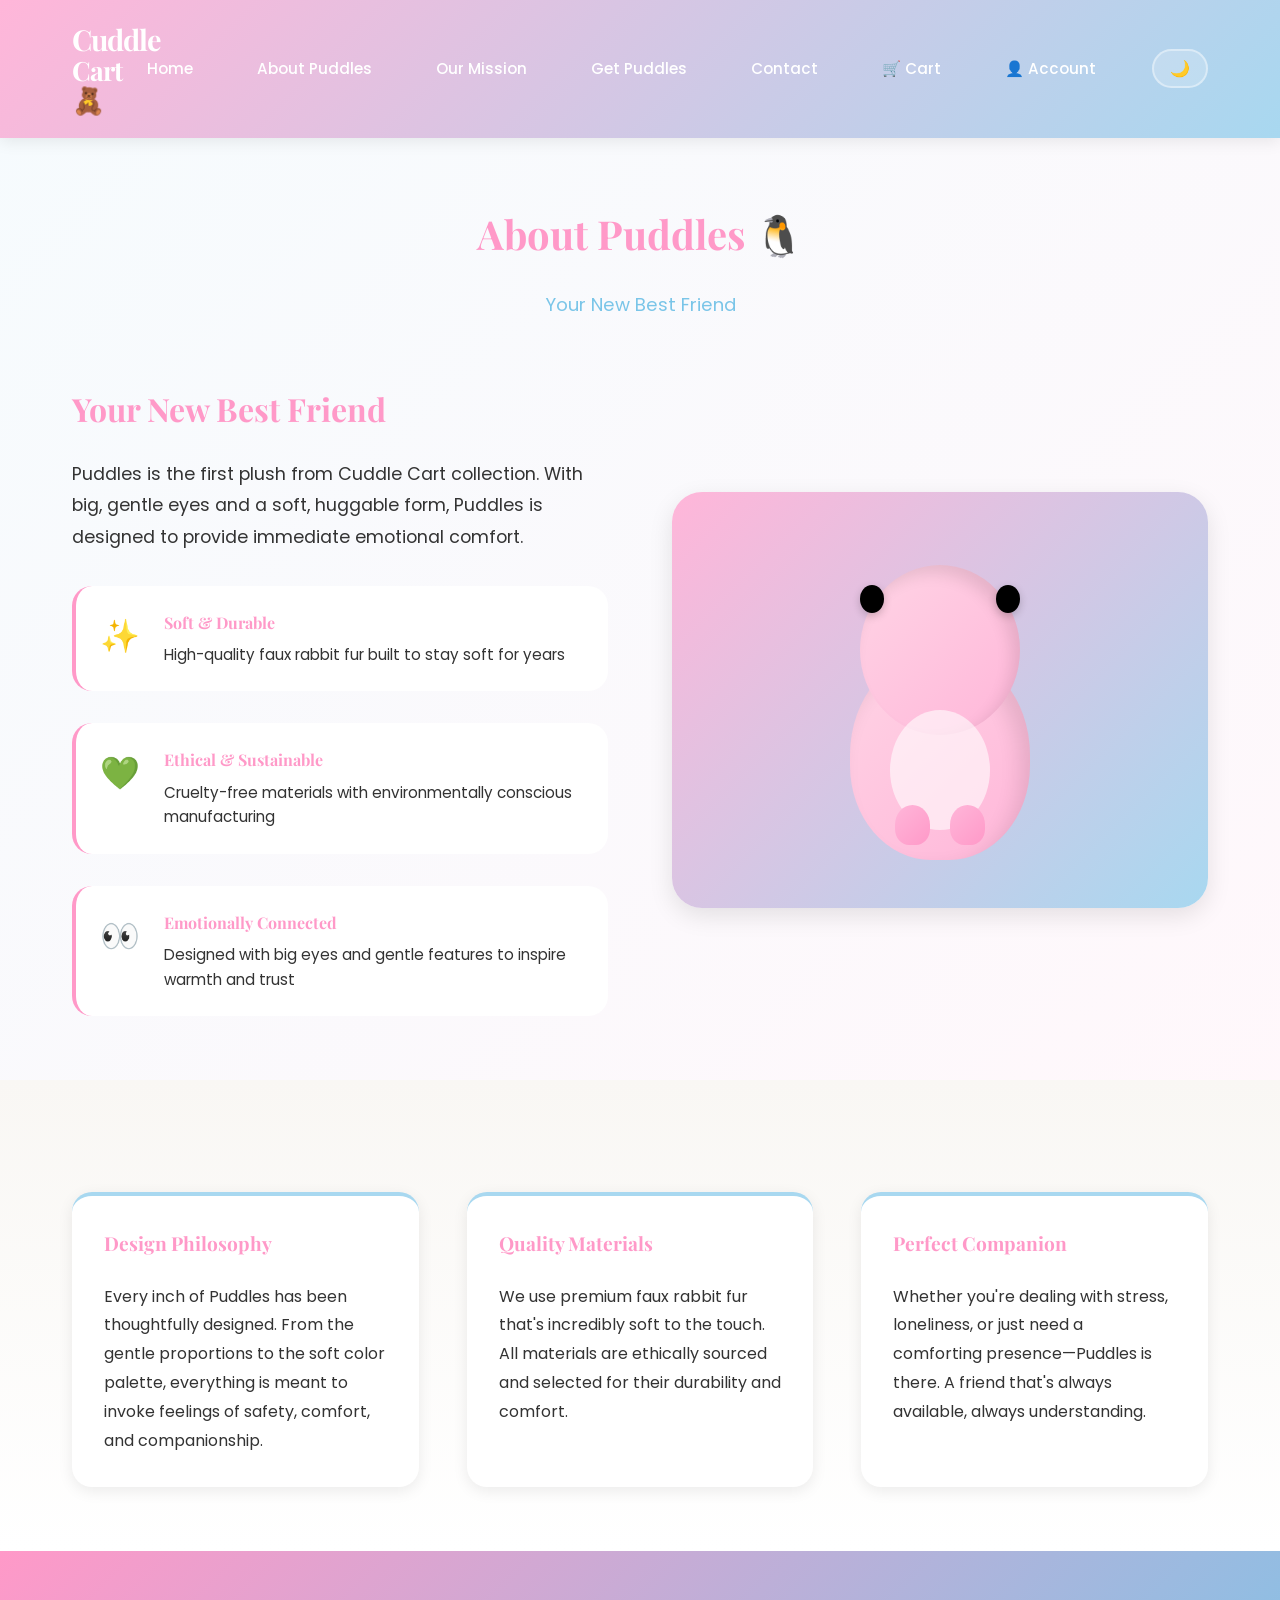
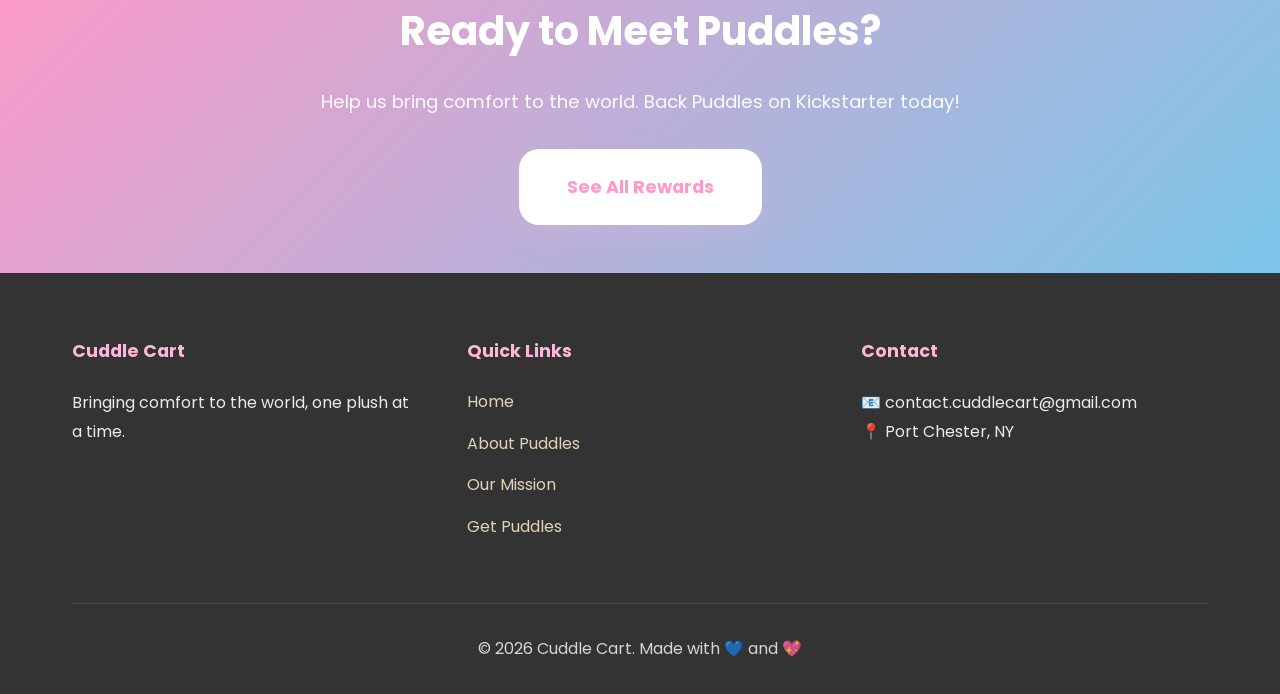
==== commit f55721e7: "changes" ====
--- a/aboutpuddles.html
+++ b/aboutpuddles.html
@@ -22,10 +22,9 @@
     <nav class="navbar" role="navigation" aria-label="Main Navigation">
         <div class="container">
             <div class="logo">
-                <h1>🧸 Cuddle Cart</h1>
+                <h1><span>Cuddle</span><span>Cart 🧸</span></h1>
             </div>
             <input type="checkbox" id="nav-toggle" class="nav-toggle" aria-label="Toggle Navigation Menu">
-            <label for="nav-toggle" class="nav-toggle-label" aria-hidden="true">☰</label>
             <ul class="nav-links">
                 <li><a href="coverpage.html">Home</a></li>
                 <li><a href="aboutpuddles.html" aria-current="page">About Puddles</a></li>
@@ -35,7 +34,10 @@
                 <li><a href="cart.html">🛒 Cart</a></li>
                 <li><a href="account.html">👤 Account</a></li>
             </ul>
-            <button class="dark-mode-toggle" aria-label="Toggle Dark Mode">🌙</button>
+            <div class="nav-controls">
+                <label for="nav-toggle" class="nav-toggle-label" aria-hidden="true">☰</label>
+                <button class="dark-mode-toggle" aria-label="Toggle Dark Mode">🌙</button>
+            </div>
         </div>
     </nav>
 
--- a/styles.css
+++ b/styles.css
@@ -200,20 +200,48 @@
     display: flex;
     justify-content: space-between;
     align-items: center;
+    gap: var(--space-md);
+}
+
+.logo {
+    flex: 1 1 auto;
+    min-width: 0;
 }
 
 .logo h1 {
-    font-size: 1.8rem;
+    font-size: clamp(1.15rem, 3vw, 1.8rem);
     color: var(--color-white);
     font-family: var(--font-display);
     font-weight: 700;
     letter-spacing: -1px;
+    line-height: 1.1;
+    display: flex;
+    flex-direction: column;
+    white-space: normal;
+}
+
+.logo h1 span {
+    display: block;
+}
+
+.logo h1 span:last-child {
+    font-size: 0.92em;
 }
 
 .nav-links {
     display: flex;
     list-style: none;
     gap: var(--space-lg);
+    margin-left: auto;
+    flex-shrink: 0;
+}
+
+.nav-controls {
+    display: flex;
+    align-items: center;
+    gap: var(--space-sm);
+    flex-shrink: 0;
+    margin-left: var(--space-sm);
 }
 
 .nav-links a {
@@ -243,6 +271,7 @@
     font-weight: 600;
     text-align: center;
     min-width: 40px;
+    flex-shrink: 0;
 }
 
 .dark-mode-toggle:hover {
@@ -255,7 +284,7 @@
     outline-offset: 2px;
 }
 
-@media (max-width: 768px) {
+@media (max-width: 1100px) {
     .nav-links {
         gap: var(--space-md);
     }
@@ -275,7 +304,10 @@
     color: var(--color-white);
     font-size: 1.5rem;
     cursor: pointer;
-    padding: var(--space-xs);
+    align-items: center;
+    justify-content: center;
+    width: 40px;
+    height: 40px;
     border-radius: var(--radius-sm);
     transition: background 0.3s ease;
 }
@@ -284,9 +316,27 @@
     background: rgba(255, 255, 255, 0.1);
 }
 
-@media (max-width: 768px) {
+@media (max-width: 1100px) {
+    .navbar {
+        padding: var(--space-sm) 0;
+    }
+
+    .navbar .container {
+        gap: var(--space-sm);
+    }
+
+    .logo h1 {
+        font-size: clamp(0.95rem, 3.2vw, 1.25rem);
+        letter-spacing: -0.03em;
+    }
+
     .nav-toggle-label {
-        display: block;
+        display: inline-flex;
+    }
+
+    .nav-controls {
+        margin-left: auto;
+        gap: 0.4rem;
     }
     
     .nav-links {
@@ -303,6 +353,15 @@
         visibility: hidden;
         transition: all 0.3s ease;
         gap: var(--space-sm);
+        margin-left: 0;
+    }
+
+    .dark-mode-toggle,
+    .nav-toggle-label {
+        width: 38px;
+        height: 38px;
+        min-width: 38px;
+        padding: 0;
     }
     
     .nav-toggle:checked ~ .nav-links {
@@ -1038,7 +1097,7 @@
     .hero-subtitle {
         font-size: 1rem;
     }
-    
+
     .nav-links {
         flex-wrap: wrap;
         gap: var(--space-sm);
@@ -1069,6 +1128,26 @@
     :root {
         --space-lg: 1.5rem;
         --space-md: 1rem;
+    }
+
+    .navbar .container {
+        padding-left: var(--space-sm);
+        padding-right: var(--space-sm);
+    }
+
+    .logo h1 {
+        font-size: 0.88rem;
+    }
+
+    .nav-controls {
+        gap: 0.3rem;
+    }
+
+    .dark-mode-toggle,
+    .nav-toggle-label {
+        width: 34px;
+        height: 34px;
+        min-width: 34px;
     }
     
     .hero-title {
@@ -1718,24 +1797,20 @@
 }
 
 .feature-box {
-    background: linear-gradient(135deg, rgba(255, 182, 217, 0.1) 0%, rgba(168, 216, 240, 0.1) 100%);
-    padding: var(--space-lg);
+    background: var(--color-white);
+    padding: var(--space-md);
     border-radius: var(--radius-md);
-    text-align: center;
+    text-align: left;
     transition: all 0.3s ease;
-    border: 2px solid transparent;
+    border: 1px solid rgba(255, 182, 217, 0.28);
+    box-shadow: var(--shadow-soft);
+    overflow: hidden;
 }
 
 .feature-box:hover {
     transform: translateY(-8px);
-    border-color: var(--color-pink);
-    box-shadow: var(--shadow-soft);
-}
-
-.feature-icon {
-    font-size: 2.5rem;
-    margin-bottom: var(--space-md);
-    display: block;
+    border-color: rgba(255, 182, 217, 0.65);
+    box-shadow: var(--shadow-medium);
 }
 
 .feature-box h3 {
@@ -1750,6 +1825,229 @@
     line-height: 1.6;
 }
 
+.feature-scene,
+.benefit-scene,
+.security-scene {
+    position: relative;
+    overflow: hidden;
+}
+
+.feature-scene {
+    min-height: 180px;
+    border-radius: calc(var(--radius-md) - 6px);
+    margin-bottom: var(--space-md);
+    padding: var(--space-md);
+    display: flex;
+    align-items: flex-end;
+    justify-content: flex-start;
+}
+
+.feature-scene::before,
+.benefit-scene::before,
+.security-scene::before {
+    content: '';
+    position: absolute;
+    inset: auto auto 14% -8%;
+    width: 120px;
+    height: 120px;
+    border-radius: 50%;
+    background: rgba(255, 255, 255, 0.18);
+}
+
+.feature-scene::after,
+.benefit-scene::after,
+.security-scene::after {
+    content: '';
+    position: absolute;
+    top: 14px;
+    right: 18px;
+    width: 82px;
+    height: 82px;
+    border-radius: 50%;
+    background: rgba(255, 255, 255, 0.2);
+}
+
+.scene-tag {
+    position: relative;
+    z-index: 2;
+    margin-left: auto;
+    align-self: flex-start;
+    padding: 0.45rem 0.85rem;
+    border-radius: 999px;
+    background: rgba(255, 255, 255, 0.82);
+    color: var(--color-dark);
+    font-size: 0.8rem;
+    font-weight: 700;
+    letter-spacing: 0.03em;
+    text-transform: uppercase;
+}
+
+.mini-puddles {
+    position: relative;
+    width: 110px;
+    height: 124px;
+    z-index: 1;
+    margin-top: auto;
+}
+
+.mini-puddles-small {
+    width: 82px;
+    height: 92px;
+}
+
+.mini-puddles-body,
+.mini-puddles-head,
+.mini-puddles-belly,
+.mini-puddles-eye {
+    position: absolute;
+}
+
+.mini-puddles-body {
+    width: 72px;
+    height: 82px;
+    left: 18px;
+    bottom: 0;
+    border-radius: 48% 48% 42% 42%;
+    background: linear-gradient(180deg, #ffe2f0 0%, #ffbad9 100%);
+    box-shadow: inset -8px 8px 14px rgba(0, 0, 0, 0.08);
+}
+
+.mini-puddles-head {
+    width: 64px;
+    height: 68px;
+    left: 22px;
+    top: 12px;
+    border-radius: 50%;
+    background: linear-gradient(180deg, #ffe7f2 0%, #ffc3df 100%);
+    box-shadow: inset -7px 7px 12px rgba(0, 0, 0, 0.08);
+}
+
+.mini-puddles-belly {
+    width: 34px;
+    height: 40px;
+    left: 38px;
+    bottom: 12px;
+    border-radius: 50%;
+    background: rgba(255, 255, 255, 0.65);
+}
+
+.mini-puddles-eye {
+    width: 8px;
+    height: 10px;
+    top: 36px;
+    border-radius: 50%;
+    background: #1f1f1f;
+}
+
+.mini-puddles-eye.left {
+    left: 38px;
+}
+
+.mini-puddles-eye.right {
+    right: 38px;
+}
+
+.mini-puddles-small .mini-puddles-body {
+    width: 54px;
+    height: 62px;
+    left: 14px;
+}
+
+.mini-puddles-small .mini-puddles-head {
+    width: 48px;
+    height: 52px;
+    left: 17px;
+    top: 8px;
+}
+
+.mini-puddles-small .mini-puddles-belly {
+    width: 24px;
+    height: 28px;
+    left: 29px;
+    bottom: 9px;
+}
+
+.mini-puddles-small .mini-puddles-eye {
+    width: 6px;
+    height: 8px;
+    top: 27px;
+}
+
+.mini-puddles-small .mini-puddles-eye.left {
+    left: 29px;
+}
+
+.mini-puddles-small .mini-puddles-eye.right {
+    right: 29px;
+}
+
+.scene-tracking {
+    background: linear-gradient(160deg, #7ec9ef 0%, #dff5ff 48%, #ffd7e7 100%);
+}
+
+.scene-tracking::before {
+    inset: auto 12% 18% auto;
+    width: 64px;
+    height: 26px;
+    border-radius: 14px;
+    background: rgba(255, 255, 255, 0.5);
+    box-shadow: 0 0 0 8px rgba(255, 255, 255, 0.16);
+}
+
+.scene-preferences {
+    background: linear-gradient(150deg, #ffe3b7 0%, #fff2d8 42%, #ffd6eb 100%);
+}
+
+.scene-preferences::before {
+    inset: 18px auto auto 18px;
+    width: 94px;
+    height: 62px;
+    border-radius: 20px;
+    background: rgba(255, 255, 255, 0.38);
+}
+
+.scene-updates {
+    background: linear-gradient(150deg, #ffc4d7 0%, #ffe0ea 46%, #d7f0fb 100%);
+}
+
+.scene-updates::before {
+    inset: 24px 16px auto auto;
+    width: 88px;
+    height: 56px;
+    border-radius: 12px;
+    background: rgba(255, 255, 255, 0.42);
+    transform: rotate(-8deg);
+}
+
+.scene-rewards {
+    background: linear-gradient(145deg, #ffcf93 0%, #ffeabf 40%, #ffd8ec 100%);
+}
+
+.scene-history {
+    background: linear-gradient(145deg, #d8e8ff 0%, #edf6ff 46%, #ffd8ee 100%);
+}
+
+.scene-history::before {
+    inset: auto auto 22px 18px;
+    width: 100px;
+    height: 18px;
+    border-radius: 999px;
+    background: rgba(255, 255, 255, 0.36);
+}
+
+.scene-recommendations {
+    background: linear-gradient(150deg, #cfeefc 0%, #e8f8ff 44%, #ffe0b2 100%);
+}
+
+.scene-recommendations::before {
+    inset: 20px 18px auto auto;
+    width: 76px;
+    height: 76px;
+    clip-path: polygon(50% 0%, 61% 35%, 98% 35%, 68% 57%, 79% 91%, 50% 70%, 21% 91%, 32% 57%, 2% 35%, 39% 35%);
+    background: rgba(255, 255, 255, 0.35);
+    border-radius: 0;
+}
+
 /* Account Benefits */
 .account-benefits {
     padding: var(--space-xxl) 0;
@@ -1763,7 +2061,8 @@
 }
 
 .benefit-item {
-    display: flex;
+    display: grid;
+    grid-template-columns: 130px 1fr;
     gap: var(--space-lg);
     background: var(--color-white);
     padding: var(--space-lg);
@@ -1777,9 +2076,13 @@
     transform: translateX(5px);
 }
 
-.benefit-number {
-    font-size: 2rem;
-    flex-shrink: 0;
+.benefit-scene {
+    min-height: 120px;
+    border-radius: var(--radius-md);
+    display: flex;
+    align-items: flex-end;
+    justify-content: center;
+    padding: var(--space-sm);
 }
 
 .benefit-content h3 {
@@ -1791,6 +2094,22 @@
 .benefit-content p {
     color: var(--color-text);
     font-size: 0.95rem;
+}
+
+.scene-early-access {
+    background: linear-gradient(155deg, #ffd9ee 0%, #f9e7ff 44%, #cdefff 100%);
+}
+
+.scene-birthday {
+    background: linear-gradient(155deg, #ffe0a9 0%, #fff0ca 46%, #ffd7ea 100%);
+}
+
+.scene-shipping {
+    background: linear-gradient(155deg, #d8f3ff 0%, #eef9ff 44%, #ffd5e7 100%);
+}
+
+.scene-referral {
+    background: linear-gradient(155deg, #ffd3e6 0%, #ffe7f1 42%, #dff7ff 100%);
 }
 
 /* Security Info */
@@ -1811,13 +2130,20 @@
     padding: var(--space-lg);
     border-radius: var(--radius-md);
     box-shadow: var(--shadow-soft);
-    border-left: 4px solid var(--color-dark-blue);
+    border: 1px solid rgba(122, 197, 232, 0.28);
     transition: all 0.3s ease;
+    overflow: hidden;
 }
 
 .security-card:hover {
     box-shadow: var(--shadow-medium);
     transform: translateY(-5px);
+}
+
+.security-scene {
+    min-height: 120px;
+    border-radius: calc(var(--radius-md) - 6px);
+    margin-bottom: var(--space-md);
 }
 
 .security-card h3 {
@@ -1829,6 +2155,32 @@
 .security-card p {
     color: var(--color-text);
     line-height: 1.7;
+}
+
+.scene-secure {
+    background: linear-gradient(145deg, #d9f4ff 0%, #f0fbff 46%, #ffdceb 100%);
+}
+
+.scene-private {
+    background: linear-gradient(145deg, #ffdceb 0%, #ffeef5 44%, #d7f2ff 100%);
+}
+
+.scene-gdpr {
+    background: linear-gradient(145deg, #d5ecff 0%, #edf7ff 42%, #ffe1b8 100%);
+}
+
+@media (max-width: 768px) {
+    .benefit-item {
+        grid-template-columns: 1fr;
+    }
+
+    .benefit-scene {
+        min-height: 100px;
+    }
+
+    .feature-scene {
+        min-height: 150px;
+    }
 }
 
 /* ===================================
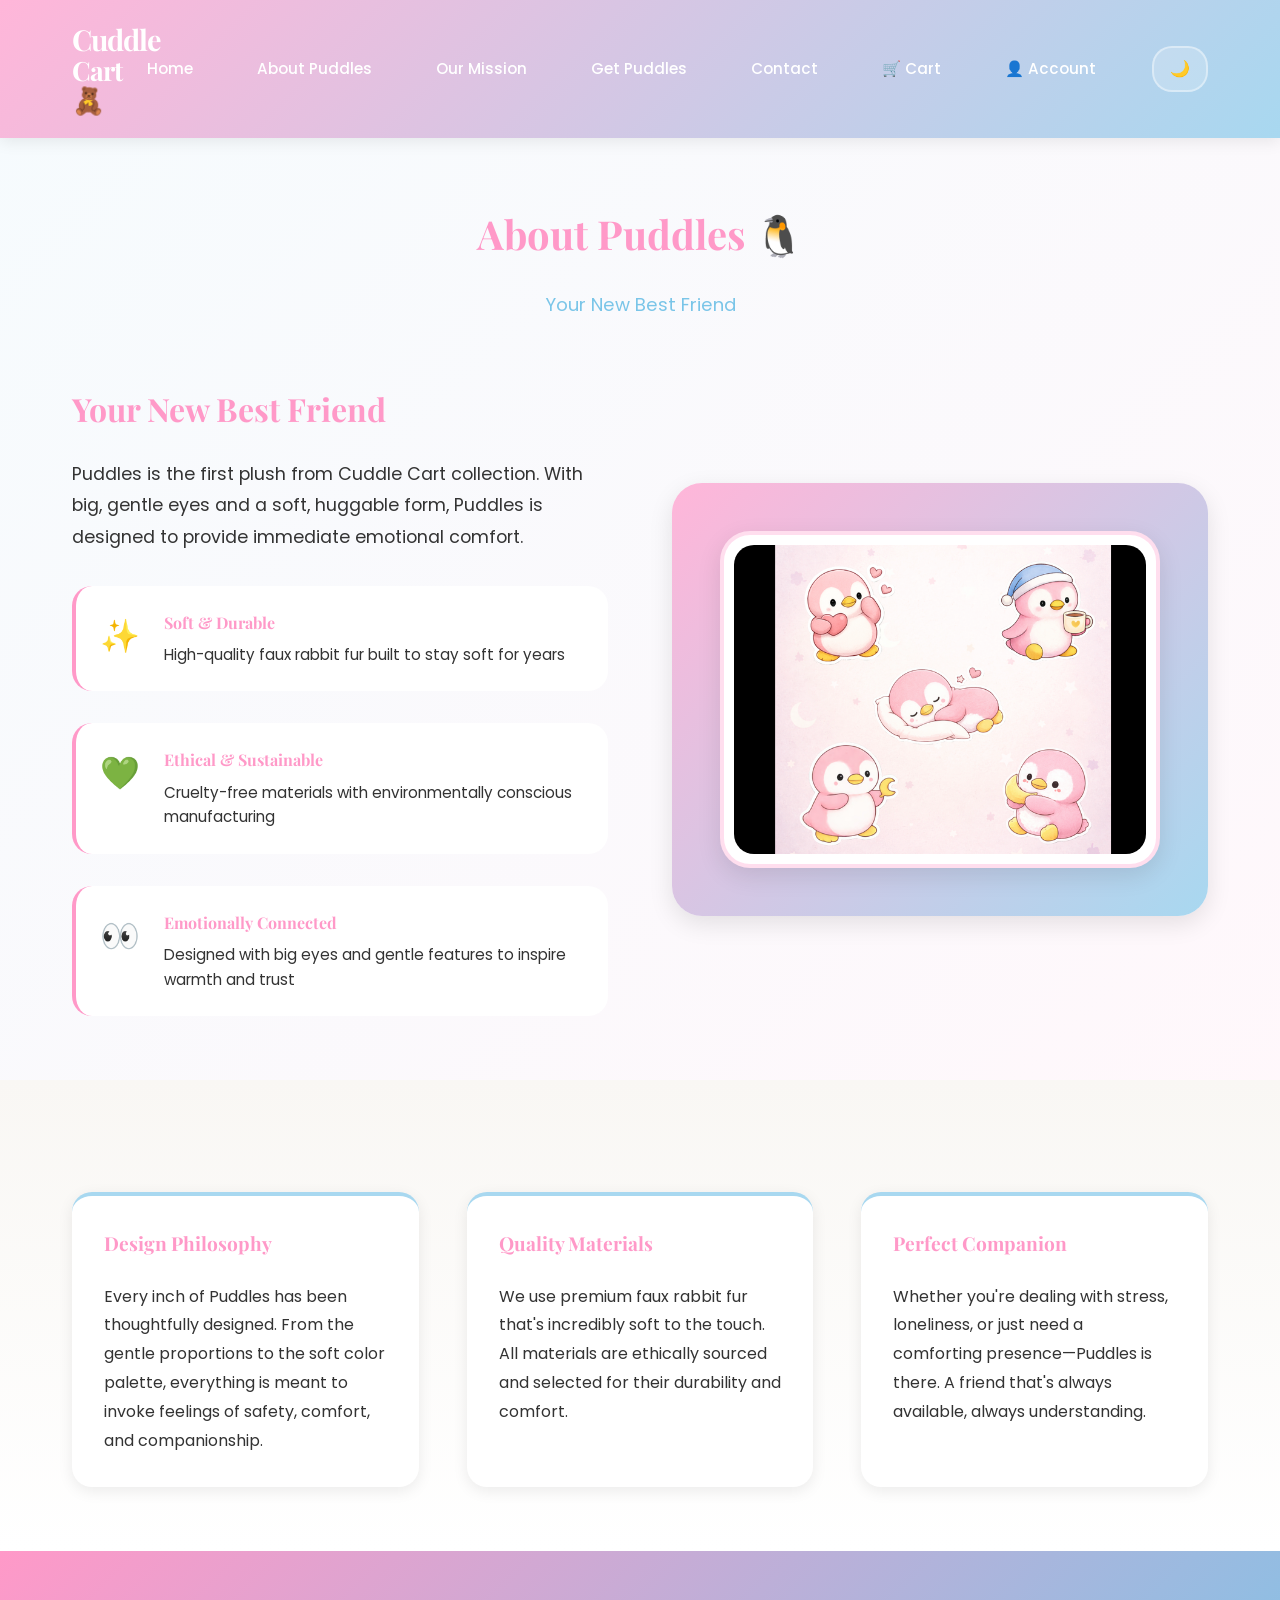
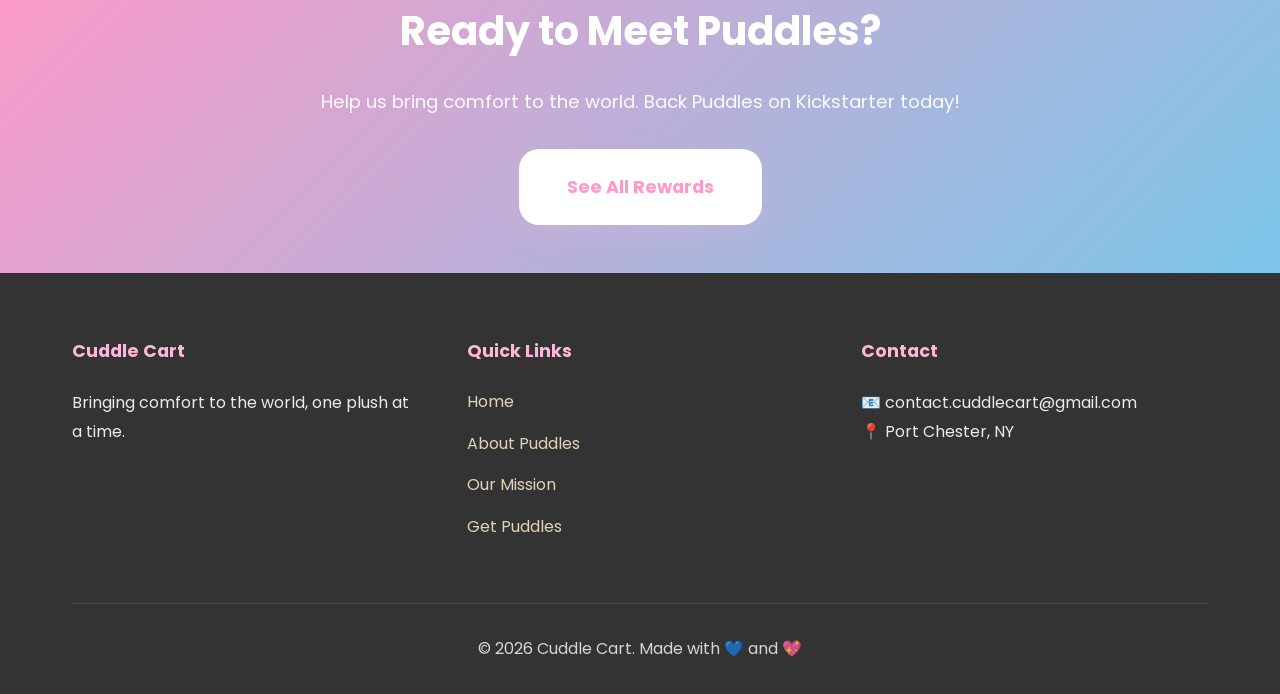
==== commit d4eface7: "final changes" ====
--- a/aboutpuddles.html
+++ b/aboutpuddles.html
@@ -16,6 +16,7 @@
     <link rel="icon" type="image/svg+xml" href="favicon.svg">
     <link rel="apple-touch-icon" href="favicon.svg">
     <link rel="stylesheet" href="styles.css">
+    <title>About Puddles - Cuddle Cart</title>
 </head>
 <body>
     <!-- Navigation -->
@@ -81,14 +82,15 @@
                 
                 <div class="about-visual">
                     <div class="puddles-showcase">
-                        <div class="puddles-large">
-                            <div class="puddles-body-large"></div>
-                            <div class="puddles-head-large"></div>
-                            <div class="puddles-eye-left-large"></div>
-                            <div class="puddles-eye-right-large"></div>
-                            <div class="puddles-belly-large"></div>
-                            <div class="puddles-feet"></div>
-                        </div>
+                        <figure class="puddles-photo-frame puddles-photo-frame-lg">
+                            <img
+                                class="puddles-photo"
+                                src="morepuddles.avif"
+                                alt="Puddles plush close-up"
+                                loading="lazy"
+                                decoding="async"
+                            >
+                        </figure>
                     </div>
                 </div>
             </div>
--- a/styles.css
+++ b/styles.css
@@ -159,6 +159,32 @@
     line-height: 1.6;
     overflow-x: hidden;
     transition: background-color 0.3s ease, color 0.3s ease;
+}
+
+img,
+svg,
+video,
+canvas,
+iframe {
+    max-width: 100%;
+    height: auto;
+}
+
+iframe {
+    width: 100%;
+    border: 0;
+}
+
+button,
+input,
+select,
+textarea {
+    font: inherit;
+    max-width: 100%;
+}
+
+.is-hidden {
+    display: none;
 }
 
 /* Focus visible for accessibility */
@@ -393,6 +419,7 @@
     grid-template-columns: 1fr 1fr;
     gap: var(--space-xxl);
     align-items: center;
+    width: 100%;
 }
 
 .hero-content {
@@ -440,6 +467,8 @@
     transition: all 0.3s ease;
     font-family: var(--font-primary);
     text-align: center;
+    max-width: 100%;
+    white-space: normal;
 }
 
 .btn-primary {
@@ -473,6 +502,22 @@
 .btn-lg {
     padding: var(--space-md) var(--space-xl);
     font-size: 1.1rem;
+}
+
+.btn-block {
+    width: 100%;
+}
+
+.mt-md {
+    margin-top: var(--space-md);
+}
+
+.mt-lg {
+    margin-top: var(--space-lg);
+}
+
+.text-center {
+    text-align: center;
 }
 
 /* ===================================
@@ -1386,9 +1431,10 @@
     gap: var(--space-lg);
 }
 
-@media (max-width: 480px) {
+@media (max-width: 768px) {
     .form-row {
         grid-template-columns: 1fr;
+        gap: var(--space-md);
     }
 }
 
@@ -1399,6 +1445,58 @@
 .contact-section {
     padding: var(--space-xxl) 0;
     background: linear-gradient(135deg, rgba(168, 216, 240, 0.1) 0%, rgba(255, 182, 217, 0.1) 100%);
+}
+
+.contact-alt-section {
+    margin-top: var(--space-xxl);
+    text-align: center;
+}
+
+.contact-alt-title {
+    color: var(--color-dark-pink);
+    font-size: 1.8rem;
+    margin-bottom: var(--space-lg);
+    font-family: var(--font-display);
+}
+
+.contact-methods-grid {
+    display: grid;
+    grid-template-columns: repeat(auto-fit, minmax(250px, 1fr));
+    gap: var(--space-xl);
+    margin-bottom: var(--space-xl);
+}
+
+.contact-method-card {
+    background: var(--color-white);
+    padding: var(--space-lg);
+    border-radius: var(--radius-md);
+    box-shadow: var(--shadow-soft);
+}
+
+.contact-method-title {
+    color: var(--color-dark-pink);
+    margin-bottom: var(--space-sm);
+}
+
+.contact-method-link {
+    color: var(--color-dark-blue);
+    text-decoration: none;
+}
+
+.contact-method-link:hover {
+    text-decoration: underline;
+}
+
+.social-section-compact {
+    margin-top: var(--space-xxl);
+    background: transparent;
+    padding: 0;
+}
+
+.social-section-title {
+    color: var(--color-dark-pink);
+    margin-bottom: var(--space-lg);
+    font-family: var(--font-display);
 }
 
 .page-link-card h3 {
@@ -1641,6 +1739,19 @@
     }
 }
 
+@media (max-width: 480px) {
+    .timeline-item:nth-child(odd) .timeline-content,
+    .timeline-item:nth-child(even) .timeline-content {
+        margin-left: 58px;
+    }
+
+    .timeline-marker {
+        width: 40px;
+        height: 40px;
+        font-size: 1.15rem;
+    }
+}
+
 /* ===================================
    CTA MINIMAL (for separate pages)
    =================================== */
@@ -2321,6 +2432,7 @@
 
 .promo-input input {
     flex: 1;
+    min-width: 0;
     padding: var(--space-md);
     border: 2px solid #E0E0E0;
     border-radius: var(--radius-md);
@@ -2529,6 +2641,61 @@
     animation: float 4s ease-in-out infinite;
 }
 
+.puddles-photo-frame {
+    margin: 0;
+    width: min(100%, 460px);
+    background: var(--color-white);
+    border-radius: var(--radius-lg);
+    border: 4px solid rgba(255, 182, 217, 0.45);
+    box-shadow: var(--shadow-medium);
+    padding: 0.6rem;
+    overflow: hidden;
+}
+
+.puddles-photo {
+    display: block;
+    width: 100%;
+    aspect-ratio: 4 / 3;
+    object-fit: cover;
+    border-radius: calc(var(--radius-lg) - 10px);
+}
+
+.puddles-photo-frame-lg {
+    width: min(100%, 560px);
+}
+
+.puddles-photo-frame-wide {
+    width: min(100%, 820px);
+    margin: 0 auto;
+}
+
+.photo-showcase {
+    padding: var(--space-xxl) 0;
+    background: linear-gradient(180deg, var(--color-white) 0%, var(--color-light-gray) 100%);
+}
+
+.puddles-gallery {
+    display: grid;
+    grid-template-columns: repeat(2, minmax(0, 1fr));
+    gap: var(--space-lg);
+    align-items: start;
+}
+
+.puddles-gallery .puddles-photo-frame-wide {
+    width: 100%;
+}
+
+@media (max-width: 768px) {
+    .puddles-photo-frame {
+        width: min(100%, 420px);
+        margin: 0 auto;
+    }
+
+    .puddles-gallery {
+        grid-template-columns: 1fr;
+    }
+}
+
 /* Print Styles */
 @media print {
     .navbar,
